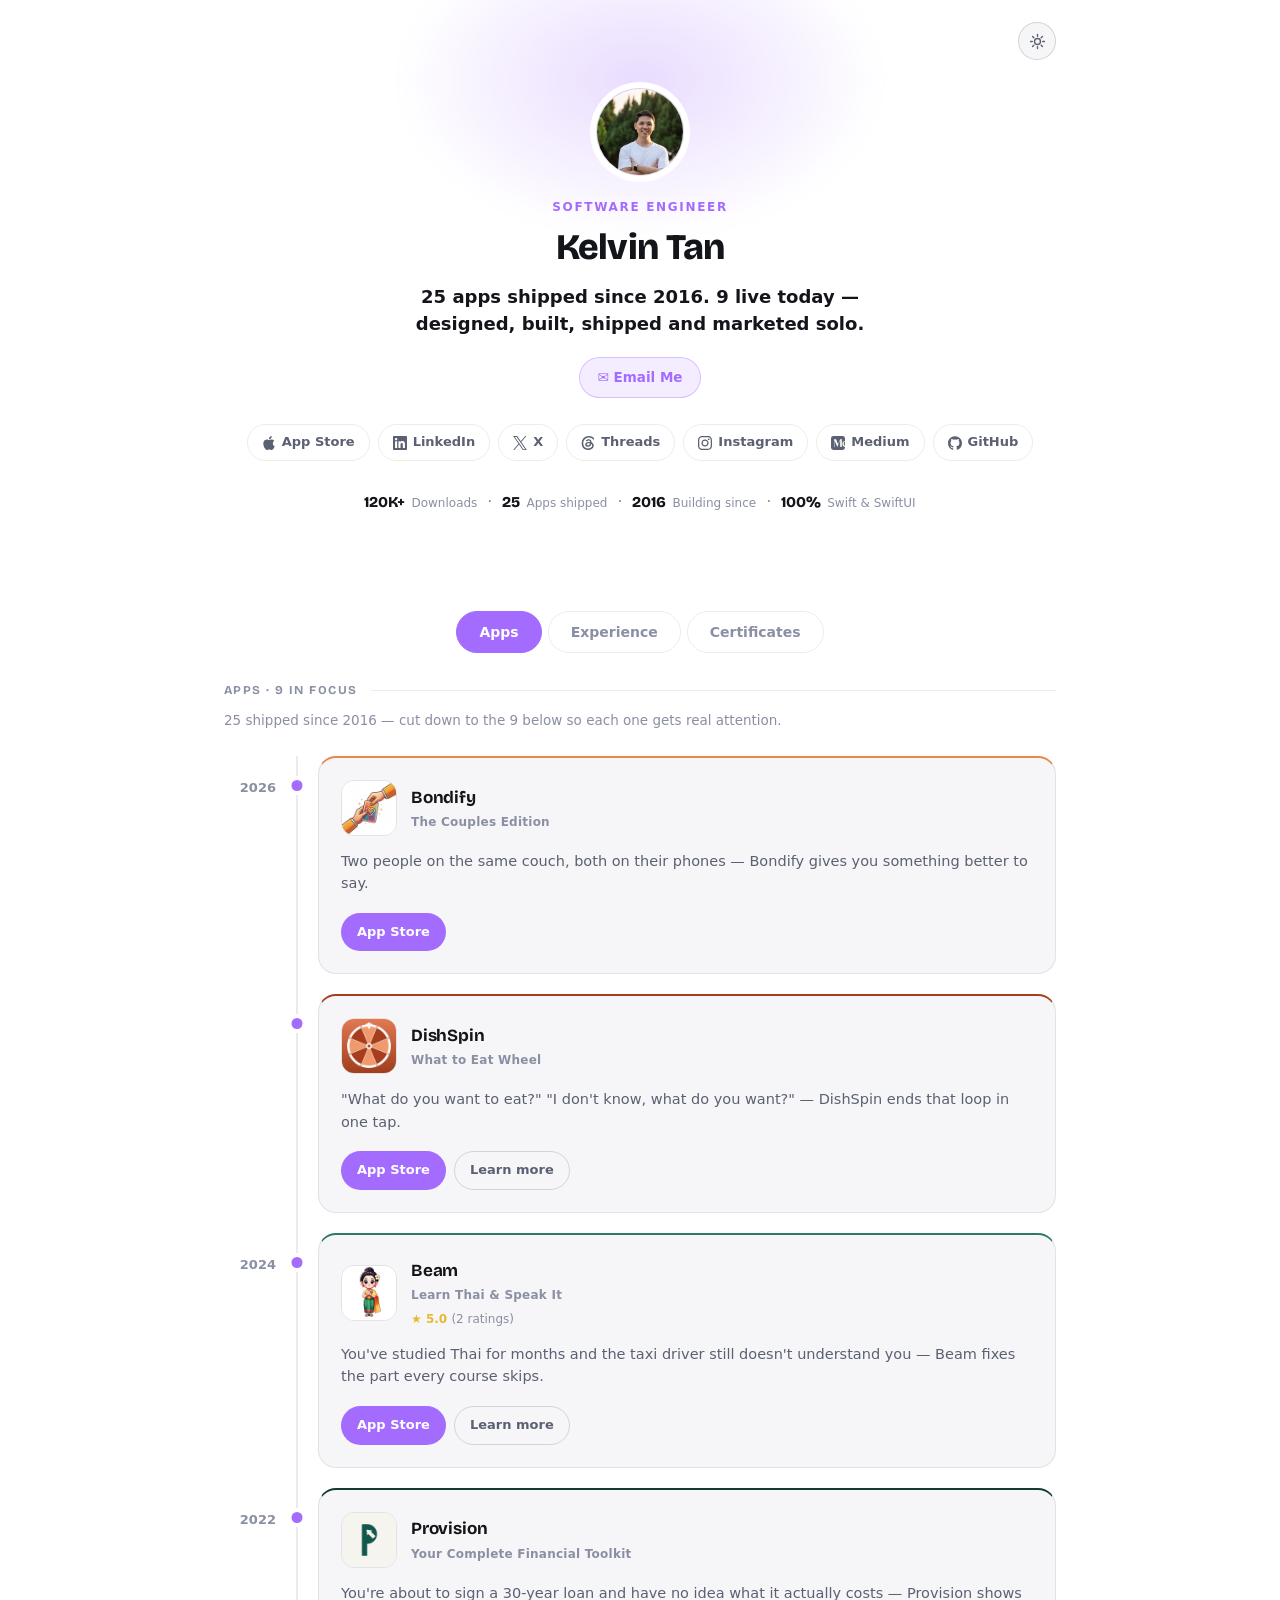
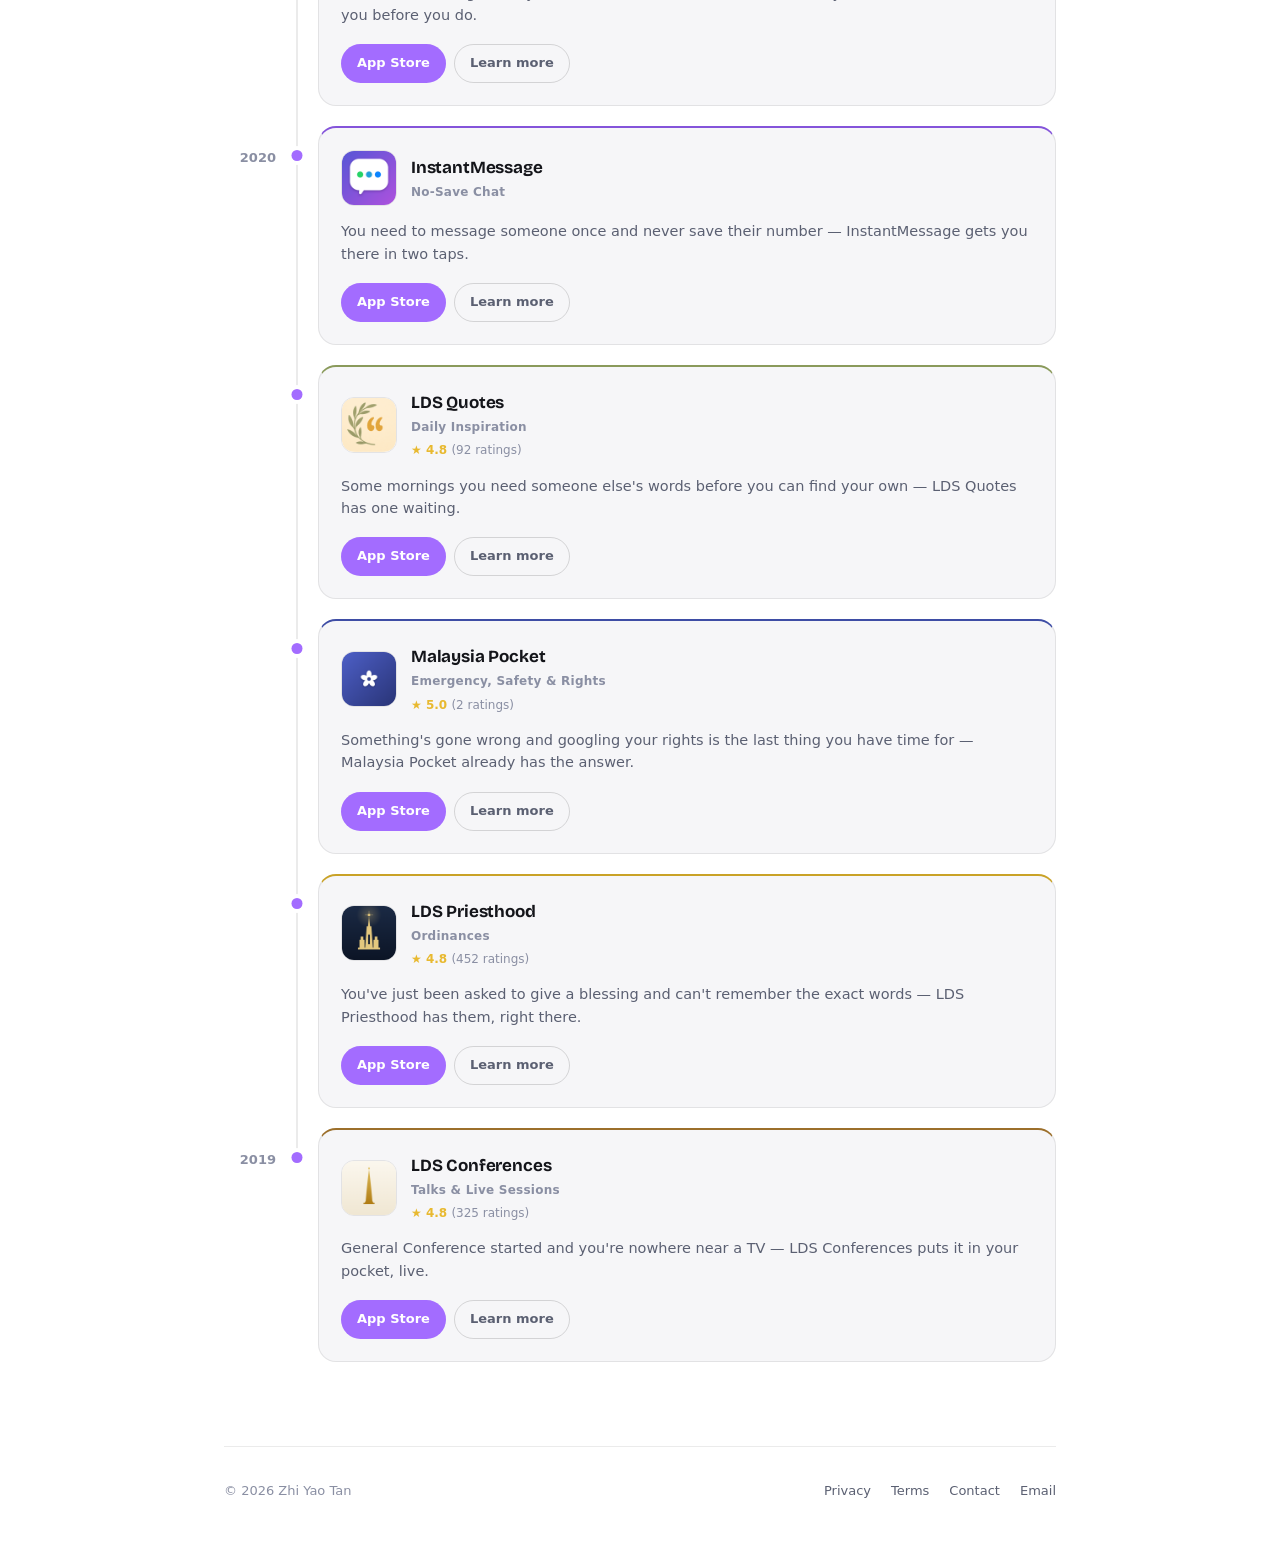
==== index.html @ 405f54f8 "Drop card screenshots, rename hero title, keep one hero line The screenshot crops looked fine at the" ====
<!DOCTYPE html>
<html lang="en">
<head>
<meta charset="UTF-8" />
<meta name="viewport" content="width=device-width, initial-scale=1, viewport-fit=cover" />
<title>Kelvin Tan — iOS Developer, 25 Apps Shipped, 120K+ Downloads</title>
<meta name="description" content="Independent iOS developer since 2016. 25 apps shipped, 9 in active focus, 120K+ downloads. Swift &amp; SwiftUI — see the apps, work experience and certifications." />
<meta name="author" content="Zhi Yao Tan" />
<link rel="icon" href="favicon.png" />
<link rel="canonical" href="https://zhiyao92.github.io/ios-apps/" />

<link rel="preconnect" href="https://fonts.googleapis.com" />
<link rel="preconnect" href="https://fonts.gstatic.com" crossorigin />
<link href="https://fonts.googleapis.com/css2?family=Bricolage+Grotesque:opsz,wght@12..96,600..800&display=swap" rel="stylesheet" />

<meta property="og:type" content="website" />
<meta property="og:title" content="Kelvin Tan — iOS Developer, 25 Apps Shipped, 120K+ Downloads" />
<meta property="og:description" content="Independent iOS developer since 2016. 25 apps shipped, 9 in active focus, 120K+ downloads. Swift &amp; SwiftUI — see the apps, work experience and certifications." />
<meta property="og:url" content="https://zhiyao92.github.io/ios-apps/" />
<meta property="og:image" content="https://zhiyao92.github.io/ios-apps/og-image.png" />
<meta property="og:image:width" content="1200" />
<meta property="og:image:height" content="630" />
<meta name="twitter:card" content="summary_large_image" />
<meta name="twitter:image" content="https://zhiyao92.github.io/ios-apps/og-image.png" />

<script type="application/ld+json">
{
  "@context": "https://schema.org",
  "@type": "Person",
  "name": "Kelvin Tan",
  "alternateName": "Zhi Yao Tan",
  "url": "https://zhiyao92.github.io/ios-apps/",
  "image": "https://zhiyao92.github.io/ios-apps/avatar.jpg",
  "jobTitle": "iOS Developer",
  "sameAs": [
    "https://apps.apple.com/us/developer/zhi-yao-tan/id1161829106",
    "https://www.linkedin.com/in/kelvin-tan-31119133/",
    "https://x.com/KelvinTanZY/",
    "https://www.threads.com/@kelvintan.zy",
    "https://www.instagram.com/kelvintan.zy",
    "https://medium.com/@kelvintanzy",
    "https://github.com/zhiyao92"
  ],
  "owns": [
    { "@type": "SoftwareApplication", "name": "Bondify: The Couples Edition", "applicationCategory": "LifestyleApplication", "operatingSystem": "iOS", "url": "https://apps.apple.com/us/app/bondify-the-couples-edition/id6761910667" },
    { "@type": "SoftwareApplication", "name": "DishSpin: What to Eat Wheel", "applicationCategory": "LifestyleApplication", "operatingSystem": "iOS", "url": "https://apps.apple.com/us/app/dishspin/id6760835509" },
    { "@type": "SoftwareApplication", "name": "Beam: Learn Thai & Speak It", "applicationCategory": "EducationApplication", "operatingSystem": "iOS", "url": "https://apps.apple.com/us/app/beam-learn-thai-speak-it/id6480093061" },
    { "@type": "SoftwareApplication", "name": "Provision", "applicationCategory": "FinanceApplication", "operatingSystem": "iOS", "url": "https://apps.apple.com/us/app/provision/id1538554089" },
    { "@type": "SoftwareApplication", "name": "InstantMessage: No-Save Chat", "applicationCategory": "UtilitiesApplication", "operatingSystem": "iOS", "url": "https://apps.apple.com/us/app/instantmessage-no-save-chat/id1540915370" },
    { "@type": "SoftwareApplication", "name": "LDS Quotes: Daily Inspiration", "applicationCategory": "LifestyleApplication", "operatingSystem": "iOS", "url": "https://apps.apple.com/us/app/lds-quotes-daily-inspiration/id1506121689" },
    { "@type": "SoftwareApplication", "name": "Malaysia Pocket", "applicationCategory": "UtilitiesApplication", "operatingSystem": "iOS", "url": "https://apps.apple.com/us/app/malaysia-pocket/id1504421248" },
    { "@type": "SoftwareApplication", "name": "LDS Priesthood: Ordinances", "applicationCategory": "ReferenceApplication", "operatingSystem": "iOS", "url": "https://apps.apple.com/us/app/lds-priesthood-ordinances/id1502509285" },
    { "@type": "SoftwareApplication", "name": "LDS Conferences", "applicationCategory": "ReferenceApplication", "operatingSystem": "iOS", "url": "https://apps.apple.com/us/app/lds-conferences/id1483787977" }
  ]
}
</script>

<style>
  :root {
    color-scheme: light dark;
    --bg: #ffffff;
    --surface: #f6f6f8;
    --text: #14151a;
    --text-secondary: #5b6072;
    --text-tertiary: #8a8fa3;
    --accent: #A36CFF;
    --border: rgba(0, 0, 0, 0.08);
    --border-strong: rgba(0, 0, 0, 0.14);
  }
  @media (prefers-color-scheme: dark) {
    :root:not([data-theme="light"]) {
      --bg: #0d0d12;
      --surface: #15161d;
      --text: #f3f4f8;
      --text-secondary: #9aa0b3;
      --text-tertiary: #6f7488;
      --border: rgba(255, 255, 255, 0.08);
      --border-strong: rgba(255, 255, 255, 0.16);
    }
  }
  :root[data-theme="dark"] {
    --bg: #0d0d12;
    --surface: #15161d;
    --text: #f3f4f8;
    --text-secondary: #9aa0b3;
    --text-tertiary: #6f7488;
    --border: rgba(255, 255, 255, 0.08);
    --border-strong: rgba(255, 255, 255, 0.16);
  }
  :root[data-theme="light"] { color-scheme: light; }
  :root[data-theme="dark"] { color-scheme: dark; }

  * { box-sizing: border-box; }
  html { -webkit-text-size-adjust: 100%; }
  body {
    margin: 0;
    background: var(--bg);
    color: var(--text);
    font-family: -apple-system, BlinkMacSystemFont, "SF Pro Text", "Segoe UI", system-ui, sans-serif;
    font-size: 16px;
    line-height: 1.6;
    -webkit-font-smoothing: antialiased;
  }
  a { color: inherit; text-decoration: none; }

  .hero h1, .label, .card h2, .role-head h3, .cert-card h3, .tab-btn, .stat-num {
    font-family: "Bricolage Grotesque", -apple-system, BlinkMacSystemFont, "SF Pro Text", system-ui, sans-serif;
  }

  @media (prefers-reduced-motion: reduce) {
    * { animation-duration: 0.001ms !important; transition-duration: 0.001ms !important; }
  }

  .wrap {
    position: relative;
    max-width: 880px;
    margin: 0 auto;
    padding: 0 24px;
  }

  /* ---------- theme toggle ---------- */
  .theme-toggle {
    position: absolute;
    top: 22px;
    right: 24px;
    display: flex;
    align-items: center;
    justify-content: center;
    width: 38px;
    height: 38px;
    padding: 0;
    border: 1px solid var(--border-strong);
    border-radius: 50%;
    background: var(--surface);
    color: var(--text-secondary);
    cursor: pointer;
    transition: color 0.15s ease, border-color 0.15s ease;
  }
  .theme-toggle:hover { color: var(--accent); border-color: var(--accent); }
  .theme-toggle svg { width: 17px; height: 17px; }
  .theme-toggle .icon-moon { display: none; }
  :root[data-theme="dark"] .theme-toggle .icon-moon { display: block; }
  :root[data-theme="dark"] .theme-toggle .icon-sun { display: none; }
  @media (prefers-color-scheme: dark) {
    :root:not([data-theme="light"]) .theme-toggle .icon-moon { display: block; }
    :root:not([data-theme="light"]) .theme-toggle .icon-sun { display: none; }
  }

  /* ---------- hero ---------- */
  .hero {
    position: relative;
    padding: 88px 0 56px;
    text-align: center;
  }
  .hero::before {
    content: "";
    position: absolute;
    top: -140px;
    left: 50%;
    transform: translateX(-50%);
    width: 680px;
    height: 440px;
    background: radial-gradient(closest-side, color-mix(in srgb, var(--accent) 24%, transparent), transparent 72%);
    filter: blur(6px);
    pointer-events: none;
    z-index: 0;
  }
  .hero > * { position: relative; z-index: 1; }
  .hero img {
    width: 88px;
    height: 88px;
    border-radius: 50%;
    object-fit: cover;
    object-position: center 22%;
    border: 1px solid var(--border);
    display: block;
    margin: 0 auto 22px;
    box-shadow: 0 0 0 6px var(--bg);
  }
  .eyebrow {
    margin: 0 0 10px;
    font-size: 12px;
    font-weight: 700;
    letter-spacing: 0.14em;
    text-transform: uppercase;
    color: var(--accent);
  }
  .hero h1 {
    margin: 0 0 14px;
    font-size: 36px;
    line-height: 1.15;
    font-weight: 800;
    letter-spacing: -0.02em;
  }
  .hero-claim {
    margin: 0 auto;
    max-width: 40ch;
    color: var(--text);
    font-size: 18px;
    font-weight: 600;
    line-height: 1.5;
  }
  .cta-badge {
    display: inline-flex;
    align-items: center;
    gap: 8px;
    margin-top: 20px;
    padding: 9px 18px;
    font-size: 13.5px;
    font-weight: 700;
    color: var(--accent);
    background: color-mix(in srgb, var(--accent) 12%, transparent);
    border: 1px solid color-mix(in srgb, var(--accent) 35%, transparent);
    border-radius: 999px;
    transition: transform .15s ease, background .15s ease;
  }
  .cta-badge:hover { transform: scale(1.03); background: color-mix(in srgb, var(--accent) 18%, transparent); }
  .social {
    margin-top: 26px;
    display: flex;
    justify-content: center;
    flex-wrap: wrap;
    gap: 8px;
  }
  .social a {
    display: inline-flex;
    align-items: center;
    gap: 6px;
    font-size: 13px;
    font-weight: 600;
    color: var(--text-secondary);
    padding: 7px 14px;
    border: 1px solid var(--border);
    border-radius: 999px;
    transition: border-color .15s ease, color .15s ease;
  }
  .social a svg { width: 14px; height: 14px; flex-shrink: 0; }
  .social a:hover {
    color: var(--text);
    border-color: var(--border-strong);
  }

  /* ---------- stats strip ---------- */
  .stats-strip {
    margin-top: 28px;
    display: flex;
    justify-content: center;
    align-items: baseline;
    flex-wrap: wrap;
    gap: 10px;
  }
  .stat-item { display: flex; align-items: baseline; gap: 6px; }
  .stat-num { font-size: 15px; font-weight: 800; color: var(--text); }
  .stat-lbl { font-size: 12px; color: var(--text-tertiary); }
  .stat-dot { color: var(--text-tertiary); }

  /* ---------- tabs ---------- */
  .tabs {
    display: flex;
    justify-content: center;
    gap: 6px;
    margin: 40px 0 28px;
  }
  .tab-btn {
    font: inherit;
    font-size: 14px;
    font-weight: 700;
    color: var(--text-tertiary);
    background: transparent;
    border: 1px solid var(--border);
    padding: 9px 22px;
    border-radius: 999px;
    cursor: pointer;
    transition: color .15s ease, border-color .15s ease, background .15s ease;
  }
  .tab-btn:hover { color: var(--text); border-color: var(--border-strong); }
  .tab-btn.active { color: #fff; background: var(--accent); border-color: var(--accent); }
  .tab-panel { display: none; }
  .tab-panel.active { display: block; }

  /* ---------- skills / resume ---------- */
  .skills-grid {
    display: grid;
    grid-template-columns: repeat(2, minmax(0, 1fr));
    gap: 16px;
    padding-bottom: 24px;
  }
  .skill-card {
    padding: 20px 22px;
    background: var(--surface);
    border: 1px solid var(--border);
    border-radius: 18px;
  }
  .skill-card h3 {
    margin: 0 0 8px;
    font-size: 15px;
    font-weight: 700;
    letter-spacing: -0.01em;
  }
  .skill-card p {
    margin: 0;
    font-size: 14px;
    line-height: 1.55;
    color: var(--text-secondary);
  }
  .resume-note {
    padding: 22px;
    background: var(--surface);
    border: 1px dashed var(--border-strong);
    border-radius: 18px;
    margin-bottom: 24px;
  }
  .resume-note p { margin: 0; font-size: 14.5px; color: var(--text-secondary); }
  .resume-note a { color: var(--accent); font-weight: 600; }

  /* ---------- experience ---------- */
  .role-list {
    display: flex;
    flex-direction: column;
    gap: 16px;
    margin-bottom: 40px;
  }
  .role-card {
    padding: 24px 26px;
    background: var(--surface);
    border: 1px solid var(--border);
    border-radius: 18px;
  }
  .role-head { display: flex; align-items: center; gap: 14px; margin-bottom: 14px; }
  .role-logo {
    width: 44px; height: 44px; border-radius: 12px;
    flex-shrink: 0;
    border: 1px solid var(--border);
  }
  .role-head h3 {
    margin: 0 0 4px;
    font-size: 16px;
    font-weight: 700;
    letter-spacing: -0.01em;
  }
  .role-meta { font-size: 13.5px; color: var(--text-secondary); font-weight: 600; }
  .role-dates { font-size: 12.5px; color: var(--text-tertiary); margin-top: 2px; }
  .role-bullets {
    margin: 0;
    padding-left: 18px;
    display: flex;
    flex-direction: column;
    gap: 6px;
  }
  .role-bullets li {
    font-size: 14px;
    line-height: 1.55;
    color: var(--text-secondary);
  }
  .role-bullets a { color: var(--accent); font-weight: 600; }
  .role-stack {
    display: flex;
    flex-wrap: wrap;
    gap: 6px;
    margin: 0 0 12px;
  }
  .role-stack span {
    padding: 3px 9px;
    font-size: 11.5px;
    font-weight: 600;
    color: var(--text-tertiary);
    background: var(--bg);
    border: 1px solid var(--border);
    border-radius: 999px;
  }
  .role-sub-label {
    margin: 14px 0 8px;
    font-size: 11.5px;
    font-weight: 700;
    letter-spacing: 0.06em;
    text-transform: uppercase;
    color: var(--text-tertiary);
  }

  /* ---------- certificates ---------- */
  .cert-head { display: flex; align-items: center; gap: 12px; margin-bottom: 4px; }
  .cert-logo {
    width: 40px; height: 40px; border-radius: 11px;
    flex-shrink: 0;
    border: 1px solid var(--border);
  }
  .cert-card h3 { font-size: 15px; }
  .cert-issuer { font-size: 13.5px; font-weight: 600; color: var(--text-secondary); margin-top: 2px; }
  .cert-meta { font-size: 12.5px; color: var(--text-tertiary); margin-top: 6px; }
  .cert-id { font-size: 11.5px; color: var(--text-tertiary); margin-top: 6px; font-family: ui-monospace, "SF Mono", Menlo, monospace; word-break: break-all; }

  /* ---------- section label ---------- */
  .label {
    display: flex;
    align-items: center;
    gap: 14px;
    margin: 0 0 24px;
    font-size: 12px;
    font-weight: 700;
    letter-spacing: 0.12em;
    text-transform: uppercase;
    color: var(--text-tertiary);
  }
  .label::after {
    content: "";
    flex: 1;
    height: 1px;
    background: var(--border);
  }
  .section-note {
    margin: -14px 0 24px;
    font-size: 13.5px;
    color: var(--text-tertiary);
  }

  /* ---------- app grid ---------- */
  /* ---------- apps timeline ---------- */
  .timeline {
    padding-bottom: 24px;
  }
  .timeline-row {
    display: flex;
    align-items: stretch;
    gap: 20px;
  }
  .timeline-row:last-child { align-items: flex-start; }
  .timeline-year {
    flex: 0 0 52px;
    padding-top: 22px;
    font-size: 13px;
    font-weight: 800;
    color: var(--text-tertiary);
    text-align: right;
  }
  .timeline-marker {
    flex: 0 0 2px;
    position: relative;
    background: var(--border);
  }
  .timeline-row:last-child .timeline-marker {
    height: 36px;
    align-self: flex-start;
  }
  .timeline-dot {
    position: absolute;
    top: 24px;
    left: 50%;
    transform: translate(-50%, 0);
    width: 11px;
    height: 11px;
    border-radius: 50%;
    background: var(--accent);
    box-shadow: 0 0 0 4px var(--bg);
  }
  .timeline-content {
    flex: 1;
    min-width: 0;
    padding-bottom: 20px;
  }
  .card {
    display: flex;
    flex-direction: column;
    padding: 22px;
    background: var(--surface);
    border: 1px solid var(--border);
    border-top: 2px solid var(--app-accent, var(--border));
    border-radius: 18px;
    transition: border-color .15s ease, transform .15s ease, box-shadow .15s ease;
  }
  .card:hover {
    border-color: var(--border-strong);
    border-top-color: var(--app-accent, var(--border-strong));
    transform: translateY(-2px);
    box-shadow: 0 12px 28px -18px var(--app-accent, transparent);
  }
  .card-head {
    display: flex;
    align-items: center;
    gap: 14px;
    margin-bottom: 14px;
  }
  .card-head img {
    width: 56px;
    height: 56px;
    border-radius: 13px;
    flex-shrink: 0;
    border: 1px solid var(--border);
  }
  .card h2 {
    margin: 0 0 2px;
    font-size: 17px;
    font-weight: 700;
    letter-spacing: -0.01em;
  }
  .tag {
    font-size: 12px;
    font-weight: 600;
    color: var(--text-tertiary);
    letter-spacing: 0.02em;
  }
  .rating {
    margin-top: 4px;
    font-size: 12px;
    font-weight: 600;
    color: #E8B930;
  }
  .rating span { color: var(--text-tertiary); font-weight: 500; }
  .card p {
    margin: 0 0 18px;
    font-size: 14.5px;
    line-height: 1.55;
    color: var(--text-secondary);
    flex: 1;
  }
  .actions {
    display: flex;
    align-items: center;
    gap: 8px;
    flex-wrap: wrap;
  }
  .btn {
    font-size: 13px;
    font-weight: 650;
    padding: 8px 15px;
    border-radius: 999px;
    border: 1px solid transparent;
    transition: opacity .15s ease, border-color .15s ease;
  }
  .btn-primary {
    background: var(--accent);
    color: #fff;
  }
  .btn-primary:hover { opacity: .88; }
  .btn-ghost {
    border-color: var(--border-strong);
    color: var(--text-secondary);
  }
  .btn-ghost:hover { color: var(--text); }

  /* ---------- footer ---------- */
  footer {
    margin-top: 40px;
    padding: 34px 0 56px;
    border-top: 1px solid var(--border);
    display: flex;
    justify-content: space-between;
    align-items: center;
    gap: 16px;
    flex-wrap: wrap;
    font-size: 13px;
    color: var(--text-tertiary);
  }
  .footer-links {
    display: flex;
    gap: 20px;
    flex-wrap: wrap;
  }
  .footer-links a { color: var(--text-secondary); }
  .footer-links a:hover { color: var(--text); }

  @media (max-width: 680px) {
    .wrap { padding: 0 18px; }
    .hero { padding: 48px 0 36px; }
    .hero img { width: 76px; height: 76px; }
    .hero h1 { font-size: 26px; }
    .hero p { font-size: 15.5px; }
    .social { gap: 6px; }
    .social a { font-size: 12.5px; padding: 6px 12px; }
    .stats-strip { gap: 8px; margin-top: 22px; }
    .stat-num { font-size: 14px; }
    .stat-lbl { font-size: 11px; }
    .tabs { margin: 28px 0 22px; gap: 8px; flex-wrap: wrap; }
    .tab-btn { font-size: 13px; padding: 8px 16px; }
    .timeline-row { gap: 10px; }
    .timeline-year { flex-basis: 38px; font-size: 11.5px; padding-top: 20px; }
    .skills-grid { grid-template-columns: 1fr; gap: 12px; }
    .card, .skill-card, .role-card { padding: 18px 20px; }
    .card-head img { width: 48px; height: 48px; }
    .role-logo, .cert-logo { width: 36px; height: 36px; }
    footer { justify-content: center; text-align: center; }
  }

  @media (max-width: 380px) {
    .tab-btn { font-size: 12px; padding: 7px 12px; }
    .stats-strip { flex-direction: column; gap: 4px; }
    .stat-dot { display: none; }
  }
</style>
<script>
  // Applied before first paint so a stored choice never flashes the other theme.
  (function () {
    try {
      var saved = localStorage.getItem('theme');
      if (saved === 'light' || saved === 'dark') {
        document.documentElement.setAttribute('data-theme', saved);
      }
    } catch (e) {}
  })();
</script>
</head>
<body>

<div class="wrap">

  <button class="theme-toggle" type="button" aria-label="Switch between light and dark mode">
    <svg class="icon-sun" viewBox="0 0 24 24" fill="none" stroke="currentColor" stroke-width="2" stroke-linecap="round" aria-hidden="true"><circle cx="12" cy="12" r="4.2"/><path d="M12 2.2v2.4M12 19.4v2.4M2.2 12h2.4M19.4 12h2.4M5.1 5.1l1.7 1.7M17.2 17.2l1.7 1.7M18.9 5.1l-1.7 1.7M6.8 17.2l-1.7 1.7"/></svg>
    <svg class="icon-moon" viewBox="0 0 24 24" fill="currentColor" aria-hidden="true"><path d="M21 13.2A9 9 0 1 1 10.8 3a7.2 7.2 0 0 0 10.2 10.2z"/></svg>
  </button>

  <section class="hero">
    <img src="avatar.jpg" alt="Kelvin Tan" />
    <p class="eyebrow">Software Engineer</p>
    <h1>Kelvin Tan</h1>
    <p class="hero-claim">
      25 apps shipped since 2016. 9 live today — designed, built, shipped and marketed solo.
    </p>
    <a class="cta-badge" href="mailto:kelvin.vins@gmail.com">
      &#9993; Email Me
    </a>
    <nav class="social">
      <a href="https://apps.apple.com/us/developer/zhi-yao-tan/id1161829106" target="_blank" rel="noopener">
        <svg viewBox="0 0 24 24" fill="currentColor" aria-hidden="true"><path d="M12.152 6.896c-.948 0-2.415-1.078-3.96-1.04-2.04.027-3.91 1.183-4.961 3.014-2.117 3.675-.546 9.103 1.519 12.09 1.013 1.454 2.208 3.09 3.792 3.039 1.52-.065 2.09-.987 3.935-.987 1.831 0 2.35.987 3.96.948 1.637-.026 2.676-1.48 3.676-2.948 1.156-1.688 1.636-3.325 1.662-3.415-.039-.013-3.182-1.221-3.22-4.857-.026-3.04 2.48-4.494 2.597-4.559-1.429-2.09-3.623-2.324-4.39-2.376-2-.156-3.675 1.09-4.61 1.09zM15.53 3.83c.843-1.012 1.4-2.427 1.245-3.83-1.207.052-2.662.805-3.532 1.818-.78.896-1.454 2.338-1.273 3.714 1.338.104 2.715-.688 3.559-1.701"/></svg>
        App Store
      </a>
      <a href="https://www.linkedin.com/in/kelvin-tan-31119133/" target="_blank" rel="noopener">
        <svg viewBox="0 0 24 24" fill="currentColor" aria-hidden="true"><path d="M20.447 20.452h-3.554v-5.569c0-1.328-.027-3.037-1.852-3.037-1.853 0-2.136 1.445-2.136 2.939v5.667H9.351V9h3.414v1.561h.046c.477-.9 1.637-1.85 3.37-1.85 3.601 0 4.267 2.37 4.267 5.455v6.286zM5.337 7.433c-1.144 0-2.063-.926-2.063-2.065 0-1.138.92-2.063 2.063-2.063 1.14 0 2.064.925 2.064 2.063 0 1.139-.925 2.065-2.064 2.065zm1.782 13.019H3.555V9h3.564v11.452zM22.225 0H1.771C.792 0 0 .774 0 1.729v20.542C0 23.227.792 24 1.771 24h20.451C23.2 24 24 23.227 24 22.271V1.729C24 .774 23.2 0 22.222 0h.003z"/></svg>
        LinkedIn
      </a>
      <a href="https://x.com/KelvinTanZY/" target="_blank" rel="noopener">
        <svg viewBox="0 0 24 24" fill="currentColor" aria-hidden="true"><path d="M14.234 10.162 22.977 0h-2.072l-7.591 8.824L7.251 0H.258l9.168 13.343L.258 24H2.33l8.016-9.318L16.749 24h6.993zm-2.837 3.299-.929-1.329L3.076 1.56h3.182l5.965 8.532.929 1.329 7.754 11.09h-3.182z"/></svg>
        X
      </a>
      <a href="https://www.threads.com/@kelvintan.zy" target="_blank" rel="noopener">
        <svg viewBox="0 0 24 24" fill="currentColor" aria-hidden="true"><path d="M18.263 11.097c-.03-3.486-1.92-5.586-5.111-5.586-2.13 0-3.922.963-4.863 2.499l2.062 1.438c.535-.843 1.272-1.543 2.628-1.543 1.528 0 2.318.85 2.544 2.431a15 15 0 0 0-2.236-.173c-4.125 0-6.068 1.867-6.068 4.336s1.943 3.99 4.804 3.99c3.139 0 5.013-2.115 5.781-4.735.798.361 1.348 1.204 1.348 2.47 0 3.387-3.907 5.232-7.22 5.232-4.885 0-8.077-3.207-8.077-8.424 0-6.392 4.223-10.487 9.9-10.487 3.808 0 5.69 1.671 6.97 3.914l2.108-1.475C21.44 2.078 18.331 0 13.663 0 6.227 0 1.168 5.277 1.168 12.934c0 7 4.953 11.066 10.856 11.066 4.878 0 9.809-2.846 9.809-7.716 0-2.545-1.46-4.231-3.569-5.187m-6.33 4.855c-1.077 0-2.026-.512-2.026-1.453 0-1.483 1.822-1.934 3.606-1.934.678 0 1.34.045 1.927.173-.422 1.927-1.671 3.215-3.508 3.214Z"/></svg>
        Threads
      </a>
      <a href="https://www.instagram.com/kelvintan.zy" target="_blank" rel="noopener">
        <svg viewBox="0 0 24 24" fill="currentColor" aria-hidden="true"><path d="M7.0301.084c-1.2768.0602-2.1487.264-2.911.5634-.7888.3075-1.4575.72-2.1228 1.3877-.6652.6677-1.075 1.3368-1.3802 2.127-.2954.7638-.4956 1.6365-.552 2.914-.0564 1.2775-.0689 1.6882-.0626 4.947.0062 3.2586.0206 3.6671.0825 4.9473.061 1.2765.264 2.1482.5635 2.9107.308.7889.72 1.4573 1.388 2.1228.6679.6655 1.3365 1.0743 2.1285 1.38.7632.295 1.6361.4961 2.9134.552 1.2773.056 1.6884.069 4.9462.0627 3.2578-.0062 3.668-.0207 4.9478-.0814 1.28-.0607 2.147-.2652 2.9098-.5633.7889-.3086 1.4578-.72 2.1228-1.3881.665-.6682 1.0745-1.3378 1.3795-2.1284.2957-.7632.4966-1.636.552-2.9124.056-1.2809.0692-1.6898.063-4.948-.0063-3.2583-.021-3.6668-.0817-4.9465-.0607-1.2797-.264-2.1487-.5633-2.9117-.3084-.7889-.72-1.4568-1.3876-2.1228C21.2982 1.33 20.628.9208 19.8378.6165 19.074.321 18.2017.1197 16.9244.0645 15.6471.0093 15.236-.005 11.977.0014 8.718.0076 8.31.0215 7.0301.0839m.1402 21.6932c-1.17-.0509-1.8053-.2453-2.2287-.408-.5606-.216-.96-.4771-1.3819-.895-.422-.4178-.6811-.8186-.9-1.378-.1644-.4234-.3624-1.058-.4171-2.228-.0595-1.2645-.072-1.6442-.079-4.848-.007-3.2037.0053-3.583.0607-4.848.05-1.169.2456-1.805.408-2.2282.216-.5613.4762-.96.895-1.3816.4188-.4217.8184-.6814 1.3783-.9003.423-.1651 1.0575-.3614 2.227-.4171 1.2655-.06 1.6447-.072 4.848-.079 3.2033-.007 3.5835.005 4.8495.0608 1.169.0508 1.8053.2445 2.228.408.5608.216.96.4754 1.3816.895.4217.4194.6816.8176.9005 1.3787.1653.4217.3617 1.056.4169 2.2263.0602 1.2655.0739 1.645.0796 4.848.0058 3.203-.0055 3.5834-.061 4.848-.051 1.17-.245 1.8055-.408 2.2294-.216.5604-.4763.96-.8954 1.3814-.419.4215-.8181.6811-1.3783.9-.4224.1649-1.0577.3617-2.2262.4174-1.2656.0595-1.6448.072-4.8493.079-3.2045.007-3.5825-.006-4.848-.0608M16.953 5.5864A1.44 1.44 0 1 0 18.39 4.144a1.44 1.44 0 0 0-1.437 1.4424M5.8385 12.012c.0067 3.4032 2.7706 6.1557 6.173 6.1493 3.4026-.0065 6.157-2.7701 6.1506-6.1733-.0065-3.4032-2.771-6.1565-6.174-6.1498-3.403.0067-6.156 2.771-6.1496 6.1738M8 12.0077a4 4 0 1 1 4.008 3.9921A3.9996 3.9996 0 0 1 8 12.0077"/></svg>
        Instagram
      </a>
      <a href="https://medium.com/@kelvintanzy" target="_blank" rel="noopener">
        <svg viewBox="0 0 24 24" fill="currentColor" aria-hidden="true"><path d="M4.21 0A4.201 4.201 0 0 0 0 4.21v15.58A4.201 4.201 0 0 0 4.21 24h15.58A4.201 4.201 0 0 0 24 19.79v-1.093c-.137.013-.278.02-.422.02-2.577 0-4.027-2.146-4.09-4.832a7.592 7.592 0 0 1 .022-.708c.093-1.186.475-2.241 1.105-3.022a3.885 3.885 0 0 1 1.395-1.1c.468-.237 1.127-.367 1.664-.367h.023c.101 0 .202.004.303.01V4.211A4.201 4.201 0 0 0 19.79 0Zm.198 5.583h4.165l3.588 8.435 3.59-8.435h3.864v.146l-.019.004c-.705.16-1.063.397-1.063 1.254h-.003l.003 10.274c.06.676.424.885 1.063 1.03l.02.004v.145h-4.923v-.145l.019-.005c.639-.144.994-.353 1.054-1.03V7.267l-4.745 11.15h-.261L6.15 7.569v9.445c0 .857.358 1.094 1.063 1.253l.02.004v.147H4.405v-.147l.019-.004c.705-.16 1.065-.397 1.065-1.253V6.987c0-.857-.358-1.094-1.064-1.254l-.018-.004zm19.25 3.668c-1.086.023-1.733 1.323-1.813 3.124H24V9.298a1.378 1.378 0 0 0-.342-.047Zm-1.862 3.632c-.1 1.756.86 3.239 2.204 3.634v-3.634z"/></svg>
        Medium
      </a>
      <a href="https://github.com/zhiyao92" target="_blank" rel="noopener">
        <svg viewBox="0 0 24 24" fill="currentColor" aria-hidden="true"><path d="M12 .297c-6.63 0-12 5.373-12 12 0 5.303 3.438 9.8 8.205 11.385.6.113.82-.258.82-.577 0-.285-.01-1.04-.015-2.04-3.338.724-4.042-1.61-4.042-1.61C4.422 18.07 3.633 17.7 3.633 17.7c-1.087-.744.084-.729.084-.729 1.205.084 1.838 1.236 1.838 1.236 1.07 1.835 2.809 1.305 3.495.998.108-.776.417-1.305.76-1.605-2.665-.3-5.466-1.332-5.466-5.93 0-1.31.465-2.38 1.235-3.22-.135-.303-.54-1.523.105-3.176 0 0 1.005-.322 3.3 1.23.96-.267 1.98-.399 3-.405 1.02.006 2.04.138 3 .405 2.28-1.552 3.285-1.23 3.285-1.23.645 1.653.24 2.873.12 3.176.765.84 1.23 1.91 1.23 3.22 0 4.61-2.805 5.625-5.475 5.92.42.36.81 1.096.81 2.22 0 1.606-.015 2.896-.015 3.286 0 .315.21.69.825.57C20.565 22.092 24 17.592 24 12.297c0-6.627-5.373-12-12-12"/></svg>
        GitHub
      </a>
    </nav>

    <div class="stats-strip">
      <div class="stat-item"><span class="stat-num">120K+</span><span class="stat-lbl">Downloads</span></div>
      <div class="stat-dot">&middot;</div>
      <div class="stat-item"><span class="stat-num">25</span><span class="stat-lbl">Apps shipped</span></div>
      <div class="stat-dot">&middot;</div>
      <div class="stat-item"><span class="stat-num">2016</span><span class="stat-lbl">Building since</span></div>
      <div class="stat-dot">&middot;</div>
      <div class="stat-item"><span class="stat-num">100%</span><span class="stat-lbl">Swift &amp; SwiftUI</span></div>
    </div>
  </section>

  <div class="tabs" role="tablist">
    <button class="tab-btn active" data-tab="apps" role="tab" aria-selected="true">Apps</button>
    <button class="tab-btn" data-tab="experience" role="tab" aria-selected="false">Experience</button>
    <button class="tab-btn" data-tab="certificates" role="tab" aria-selected="false">Certificates</button>
  </div>

  <div id="tab-apps" class="tab-panel active">

  <p class="label">Apps &middot; 9 in focus</p>
  <p class="section-note">25 shipped since 2016 — cut down to the 9 below so each one gets real attention.</p>

  <main class="timeline">

    <div class="timeline-row">
      <div class="timeline-year">2026</div>
      <div class="timeline-marker"><span class="timeline-dot"></span></div>
      <div class="timeline-content">
    <article class="card" id="bondify" style="--app-accent: #E8874A">
      <div class="card-head">
        <img src="icons/bondify.png" alt="" />
        <div>
          <h2>Bondify</h2>
          <div class="tag">The Couples Edition</div>
        </div>
      </div>
      <p>
        Two people on the same couch, both on their phones — Bondify gives you something better to say.
      </p>
      <div class="actions">
        <a class="btn btn-primary" href="https://apps.apple.com/us/app/bondify-the-couples-edition/id6761910667" target="_blank" rel="noopener">App Store</a>
      </div>
    </article>
      </div>
    </div>

    <div class="timeline-row">
      <div class="timeline-year"></div>
      <div class="timeline-marker"><span class="timeline-dot"></span></div>
      <div class="timeline-content">
    <article class="card" id="dishspin" style="--app-accent: #A83C1E">
      <div class="card-head">
        <img src="icons/dishspin.png" alt="" />
        <div>
          <h2>DishSpin</h2>
          <div class="tag">What to Eat Wheel</div>
        </div>
      </div>
      <p>
        "What do you want to eat?" "I don't know, what do you want?" — DishSpin ends that loop in one tap.
      </p>
      <div class="actions">
        <a class="btn btn-primary" href="https://apps.apple.com/us/app/dishspin/id6760835509" target="_blank" rel="noopener">App Store</a>
        <a class="btn btn-ghost" href="https://zhiyao92.github.io/dishspin-landing/" target="_blank" rel="noopener">Learn more</a>
      </div>
    </article>
      </div>
    </div>

    <div class="timeline-row">
      <div class="timeline-year">2024</div>
      <div class="timeline-marker"><span class="timeline-dot"></span></div>
      <div class="timeline-content">
    <article class="card" id="beam" style="--app-accent: #2F7A63">
      <div class="card-head">
        <img src="icons/beam.png" alt="" />
        <div>
          <h2>Beam</h2>
          <div class="tag">Learn Thai &amp; Speak It</div>
          <div class="rating">&#9733; 5.0 <span>(2 ratings)</span></div>
        </div>
      </div>
      <p>
        You've studied Thai for months and the taxi driver still doesn't understand you — Beam fixes the part every course skips.
      </p>
      <div class="actions">
        <a class="btn btn-primary" href="https://apps.apple.com/us/app/beam-learn-thai-speak-it/id6480093061" target="_blank" rel="noopener">App Store</a>
        <a class="btn btn-ghost" href="https://zhiyao92.github.io/beam-landing/" target="_blank" rel="noopener">Learn more</a>
      </div>
    </article>
      </div>
    </div>

    <div class="timeline-row">
      <div class="timeline-year">2022</div>
      <div class="timeline-marker"><span class="timeline-dot"></span></div>
      <div class="timeline-content">
    <article class="card" id="provision" style="--app-accent: #0F3D30">
      <div class="card-head">
        <img src="icons/provision.png" alt="" />
        <div>
          <h2>Provision</h2>
          <div class="tag">Your Complete Financial Toolkit</div>
        </div>
      </div>
      <p>
        You're about to sign a 30-year loan and have no idea what it actually costs — Provision shows you before you do.
      </p>
      <div class="actions">
        <a class="btn btn-primary" href="https://apps.apple.com/us/app/provision/id1538554089" target="_blank" rel="noopener">App Store</a>
        <a class="btn btn-ghost" href="https://zhiyao92.github.io/provision-landing/" target="_blank" rel="noopener">Learn more</a>
      </div>
    </article>
      </div>
    </div>

    <div class="timeline-row">
      <div class="timeline-year">2020</div>
      <div class="timeline-marker"><span class="timeline-dot"></span></div>
      <div class="timeline-content">
    <article class="card" id="instantmessage" style="--app-accent: #8454DA">
      <div class="card-head">
        <img src="icons/instantmessage.png" alt="" />
        <div>
          <h2>InstantMessage</h2>
          <div class="tag">No-Save Chat</div>
        </div>
      </div>
      <p>
        You need to message someone once and never save their number — InstantMessage gets you there in two taps.
      </p>
      <div class="actions">
        <a class="btn btn-primary" href="https://apps.apple.com/us/app/instantmessage-no-save-chat/id1540915370" target="_blank" rel="noopener">App Store</a>
        <a class="btn btn-ghost" href="https://zhiyao92.github.io/quickapp-landing/" target="_blank" rel="noopener">Learn more</a>
      </div>
    </article>
      </div>
    </div>

    <div class="timeline-row">
      <div class="timeline-year"></div>
      <div class="timeline-marker"><span class="timeline-dot"></span></div>
      <div class="timeline-content">
    <article class="card" id="lds-quotes" style="--app-accent: #8A9A5B">
      <div class="card-head">
        <img src="icons/lds-quotes.png" alt="" />
        <div>
          <h2>LDS Quotes</h2>
          <div class="tag">Daily Inspiration</div>
          <div class="rating">&#9733; 4.8 <span>(92 ratings)</span></div>
        </div>
      </div>
      <p>
        Some mornings you need someone else's words before you can find your own — LDS Quotes has one waiting.
      </p>
      <div class="actions">
        <a class="btn btn-primary" href="https://apps.apple.com/us/app/lds-quotes-daily-inspiration/id1506121689" target="_blank" rel="noopener">App Store</a>
        <a class="btn btn-ghost" href="https://zhiyao92.github.io/lds-quotes-landing/" target="_blank" rel="noopener">Learn more</a>
      </div>
    </article>
      </div>
    </div>

    <div class="timeline-row">
      <div class="timeline-year"></div>
      <div class="timeline-marker"><span class="timeline-dot"></span></div>
      <div class="timeline-content">
    <article class="card" id="malaysia-pocket" style="--app-accent: #3E4DA5">
      <div class="card-head">
        <img src="icons/malaysia-pocket.png" alt="" />
        <div>
          <h2>Malaysia Pocket</h2>
          <div class="tag">Emergency, Safety &amp; Rights</div>
          <div class="rating">&#9733; 5.0 <span>(2 ratings)</span></div>
        </div>
      </div>
      <p>
        Something's gone wrong and googling your rights is the last thing you have time for — Malaysia Pocket already has the answer.
      </p>
      <div class="actions">
        <a class="btn btn-primary" href="https://apps.apple.com/us/app/malaysia-pocket/id1504421248" target="_blank" rel="noopener">App Store</a>
        <a class="btn btn-ghost" href="https://zhiyao92.github.io/malaysia-pocket-landing/" target="_blank" rel="noopener">Learn more</a>
      </div>
    </article>
      </div>
    </div>

    <div class="timeline-row">
      <div class="timeline-year"></div>
      <div class="timeline-marker"><span class="timeline-dot"></span></div>
      <div class="timeline-content">
    <article class="card" id="lds-priesthood" style="--app-accent: #C9A227">
      <div class="card-head">
        <img src="icons/lds-priesthood.png" alt="" />
        <div>
          <h2>LDS Priesthood</h2>
          <div class="tag">Ordinances</div>
          <div class="rating">&#9733; 4.8 <span>(452 ratings)</span></div>
        </div>
      </div>
      <p>
        You've just been asked to give a blessing and can't remember the exact words — LDS Priesthood has them, right there.
      </p>
      <div class="actions">
        <a class="btn btn-primary" href="https://apps.apple.com/us/app/lds-priesthood-ordinances/id1502509285" target="_blank" rel="noopener">App Store</a>
        <a class="btn btn-ghost" href="https://zhiyao92.github.io/lds-priesthood-landing/" target="_blank" rel="noopener">Learn more</a>
      </div>
    </article>
      </div>
    </div>

    <div class="timeline-row">
      <div class="timeline-year">2019</div>
      <div class="timeline-marker"><span class="timeline-dot"></span></div>
      <div class="timeline-content">
    <article class="card" id="lds-conferences" style="--app-accent: #9C6F2B">
      <div class="card-head">
        <img src="icons/lds-conferences.png" alt="" />
        <div>
          <h2>LDS Conferences</h2>
          <div class="tag">Talks &amp; Live Sessions</div>
          <div class="rating">&#9733; 4.8 <span>(325 ratings)</span></div>
        </div>
      </div>
      <p>
        General Conference started and you're nowhere near a TV — LDS Conferences puts it in your pocket, live.
      </p>
      <div class="actions">
        <a class="btn btn-primary" href="https://apps.apple.com/us/app/lds-conferences/id1483787977" target="_blank" rel="noopener">App Store</a>
        <a class="btn btn-ghost" href="https://zhiyao92.github.io/lds-conferences-landing/" target="_blank" rel="noopener">Learn more</a>
      </div>
    </article>
      </div>
    </div>

  </main>

  </div>

  <div id="tab-experience" class="tab-panel">

    <p class="label">Experience &middot; since 2016</p>

    <main class="timeline">

    <div class="timeline-row">
      <div class="timeline-year">2022</div>
      <div class="timeline-marker"><span class="timeline-dot"></span></div>
      <div class="timeline-content">
        <article class="role-card">
          <div class="role-head">
            <img class="role-logo" src="icons/logos/move.png" alt="" />
            <div>
              <h3>Software Engineer</h3>
              <div class="role-meta">MOVE &middot; Full-time</div>
              <div class="role-dates">Oct 2022 &ndash; Present &middot; 3 yrs 11 mos</div>
            </div>
          </div>
          <div class="role-stack">
            <span>Swift</span>
            <span>SwiftUI</span>
            <span>Combine</span>
            <span>Kotlin Multiplatform</span>
            <span>MVVM-C</span>
          </div>
          <ul class="role-bullets">
            <li>Ship roadmap features with product and design across a shared Kotlin Multiplatform codebase.</li>
          </ul>
        </article>
      </div>
    </div>

    <div class="timeline-row">
      <div class="timeline-year"></div>
      <div class="timeline-marker"><span class="timeline-dot"></span></div>
      <div class="timeline-content">
        <article class="role-card">
          <div class="role-head">
            <img class="role-logo" src="icons/logos/quickget.png" alt="" />
            <div>
              <h3>Software Engineer, iOS</h3>
              <div class="role-meta">Quickget &middot; Full-time</div>
              <div class="role-dates">Feb 2022 &ndash; Oct 2022 &middot; 9 mos</div>
            </div>
          </div>
          <div class="role-stack">
            <span>RxSwift</span>
            <span>Combine</span>
            <span>GraphQL</span>
            <span>SwiftUI</span>
            <span>Xcode Cloud</span>
          </div>
          <p class="role-sub-label">Key achievements</p>
          <ul class="role-bullets">
            <li>Migrated the codebase from RxSwift to Combine.</li>
            <li>Moved the architecture from VIPER to MVVM.</li>
            <li>Ran the release train every sprint.</li>
          </ul>
        </article>
      </div>
    </div>

    <div class="timeline-row">
      <div class="timeline-year">2020</div>
      <div class="timeline-marker"><span class="timeline-dot"></span></div>
      <div class="timeline-content">
        <article class="role-card">
          <div class="role-head">
            <img class="role-logo" src="icons/logos/astro.png" alt="" />
            <div>
              <h3>Software Engineer, iOS</h3>
              <div class="role-meta">Astro</div>
              <div class="role-dates">Mar 2020 &ndash; Feb 2022 &middot; 2 yrs</div>
            </div>
          </div>
          <div class="role-stack">
            <span>RxSwift</span>
            <span>MVVM-C</span>
          </div>
          <p class="role-sub-label">Key achievements</p>
          <ul class="role-bullets">
            <li>Took My NJOI to 4+ stars across 1,000+ reviews &mdash; the highest-rated app in the portfolio.</li>
            <li>Held 95%+ unit test coverage on My NJOI.</li>
            <li>Cut Bitrise build time 31 min &rarr; 11 min with a local Swift package &mdash; <a href="https://daddycoding.com/2022/11/10/63-improvement-on-bitrise-build-time-for-ios" target="_blank" rel="noopener">write-up</a>.</li>
          </ul>
        </article>
      </div>
    </div>

    <div class="timeline-row">
      <div class="timeline-year">2018</div>
      <div class="timeline-marker"><span class="timeline-dot"></span></div>
      <div class="timeline-content">
        <article class="role-card">
          <div class="role-head">
            <img class="role-logo" src="icons/logos/kaodim.png" alt="" />
            <div>
              <h3>Software Engineer, iOS</h3>
              <div class="role-meta">Kaodim</div>
              <div class="role-dates">Sep 2018 &ndash; Mar 2020 &middot; 1 yr 7 mos</div>
            </div>
          </div>
          <div class="role-stack">
            <span>Swift</span>
            <span>MVVM</span>
          </div>
          <p class="role-sub-label">Key achievements</p>
          <ul class="role-bullets">
            <li>Migrated the codebase from MVC to MVVM.</li>
            <li>Doubled unit test coverage, 8% &rarr; 16%.</li>
          </ul>
        </article>
      </div>
    </div>

    <div class="timeline-row">
      <div class="timeline-year">2016</div>
      <div class="timeline-marker"><span class="timeline-dot"></span></div>
      <div class="timeline-content">
        <article class="role-card">
          <div class="role-head">
            <img class="role-logo" src="icons/logos/daddycoding.png" alt="" />
            <div>
              <h3>Software Engineer, iOS</h3>
              <div class="role-meta">DaddyCoding &middot; Indie</div>
              <div class="role-dates">Oct 2016 &ndash; Present &middot; 9 yrs 11 mos</div>
            </div>
          </div>
          <div class="role-stack">
            <span>Swift</span>
            <span>SwiftUI</span>
            <span>Firebase</span>
            <span>RevenueCat</span>
            <span>StoreKit</span>
          </div>
          <ul class="role-bullets">
            <li>25 apps shipped solo &mdash; design, build, release and marketing.</li>
          </ul>
          <p class="role-sub-label">Key achievements</p>
          <ul class="role-bullets">
            <li>Malaysia Law 101 &mdash; top 5 in Productivity (2020).</li>
            <li>LDS Priesthood &mdash; 4.8 stars from 450+ ratings.</li>
            <li>LDS Quotes &mdash; 55+ active paid subscribers.</li>
            <li>QuickApp &mdash; 3,000+ sessions a month.</li>
          </ul>
        </article>
      </div>
    </div>

    </main>

    <p class="label">How I build</p>
    <div class="skills-grid">
      <div class="skill-card">
        <h3>Swift &amp; SwiftUI</h3>
        <p>Every shipped app, no exceptions — MVVM throughout, one ViewModel per screen.</p>
      </div>
      <div class="skill-card">
        <h3>Firebase</h3>
        <p>Firestore, Auth, Analytics, Crashlytics and App Check, shared across a multi-app portfolio on the same project where it makes sense.</p>
      </div>
      <div class="skill-card">
        <h3>RevenueCat</h3>
        <p>Subscription entitlements and paywalls across every app that monetises.</p>
      </div>
      <div class="skill-card">
        <h3>Protocol-first architecture</h3>
        <p>Services sit behind a protocol so every layer can be faked in a test — a service that can't be faked is a defect, not a feature.</p>
      </div>
      <div class="skill-card">
        <h3>Tested by default</h3>
        <p>New logic ships with unit tests in the same change, not after. Several apps carry 100+ tests gating CI.</p>
      </div>
      <div class="skill-card">
        <h3>Instrumentation discipline</h3>
        <p>GA4 plus a purpose-built internal dashboard that maps screen and event coverage across the whole portfolio — a feature that isn't measured is a feature that can't be improved.</p>
      </div>
    </div>

  </div>

  <div id="tab-certificates" class="tab-panel">

    <p class="label">Certificates &middot; 8 earned</p>

    <main class="timeline">

    <div class="timeline-row">
      <div class="timeline-year">2026</div>
      <div class="timeline-marker"><span class="timeline-dot"></span></div>
      <div class="timeline-content">
        <div class="skill-card cert-card">
          <div class="cert-head">
            <img class="cert-logo" src="icons/logos/google.png" alt="" />
            <div>
              <h3>Generative AI Leader Certification</h3>
              <div class="cert-issuer">Google</div>
            </div>
          </div>
          <div class="cert-meta">Issued Jul 2026 &middot; Expires Jul 2029</div>
          <div class="cert-id">Credential ID e778196d-152f-4d51-81c9-469402c83614</div>
        </div>
      </div>
    </div>

    <div class="timeline-row">
      <div class="timeline-year"></div>
      <div class="timeline-marker"><span class="timeline-dot"></span></div>
      <div class="timeline-content">
        <div class="skill-card cert-card">
          <div class="cert-head">
            <img class="cert-logo" src="icons/logos/airasia-next.png" alt="" />
            <div>
              <h3>Generative AI &ndash; AI Transformation Lead Program</h3>
              <div class="cert-issuer">Academy by AirAsia Next</div>
            </div>
          </div>
          <div class="cert-meta">Issued May 2026</div>
        </div>
      </div>
    </div>

    <div class="timeline-row">
      <div class="timeline-year"></div>
      <div class="timeline-marker"><span class="timeline-dot"></span></div>
      <div class="timeline-content">
        <div class="skill-card cert-card">
          <div class="cert-head">
            <img class="cert-logo" src="icons/logos/airasia-next.png" alt="" />
            <div>
              <h3>Generative AI &ndash; English</h3>
              <div class="cert-issuer">Academy by AirAsia Next</div>
            </div>
          </div>
          <div class="cert-meta">Issued May 2026</div>
        </div>
      </div>
    </div>

    <div class="timeline-row">
      <div class="timeline-year"></div>
      <div class="timeline-marker"><span class="timeline-dot"></span></div>
      <div class="timeline-content">
        <div class="skill-card cert-card">
          <div class="cert-head">
            <img class="cert-logo" src="icons/logos/google.png" alt="" />
            <div>
              <h3>Google Cloud Certified Professional Cloud DevOps Engineer</h3>
              <div class="cert-issuer">Google</div>
            </div>
          </div>
          <div class="cert-meta">Issued Jan 2026 &middot; Expires Jan 2028</div>
          <div class="cert-id">Credential ID c8886665ed56448caa760d05fc111262</div>
        </div>
      </div>
    </div>

    <div class="timeline-row">
      <div class="timeline-year">2022</div>
      <div class="timeline-marker"><span class="timeline-dot"></span></div>
      <div class="timeline-content">
        <div class="skill-card cert-card">
          <div class="cert-head">
            <img class="cert-logo" src="icons/logos/byu.png" alt="" />
            <div>
              <h3>Launching Leaders</h3>
              <div class="cert-issuer">BYU Management Society (Global)</div>
            </div>
          </div>
          <div class="cert-meta">Issued Oct 2022</div>
        </div>
      </div>
    </div>

    <div class="timeline-row">
      <div class="timeline-year"></div>
      <div class="timeline-marker"><span class="timeline-dot"></span></div>
      <div class="timeline-content">
        <div class="skill-card cert-card">
          <div class="cert-head">
            <img class="cert-logo" src="icons/logos/airasia-foundation.png" alt="" />
            <div>
              <h3>#KnowTheSign Anti-Trafficking Training</h3>
              <div class="cert-issuer">AirAsia Foundation</div>
            </div>
          </div>
          <div class="cert-meta">Issued Oct 2022</div>
        </div>
      </div>
    </div>

    <div class="timeline-row">
      <div class="timeline-year">2021</div>
      <div class="timeline-marker"><span class="timeline-dot"></span></div>
      <div class="timeline-content">
        <div class="skill-card cert-card">
          <div class="cert-head">
            <img class="cert-logo" src="icons/logos/linkedin.png" alt="" />
            <div>
              <h3>CompTIA Security+ (SY0-601) Cert Prep: 2 Secure Code Design and Implementation</h3>
              <div class="cert-issuer">LinkedIn</div>
            </div>
          </div>
          <div class="cert-meta">Issued Oct 2021</div>
          <div class="cert-id">Credential ID Aa9YZq17l_cZzhUhagdWZhktjY4F</div>
        </div>
      </div>
    </div>

    <div class="timeline-row">
      <div class="timeline-year"></div>
      <div class="timeline-marker"><span class="timeline-dot"></span></div>
      <div class="timeline-content">
        <div class="skill-card cert-card">
          <div class="cert-head">
            <img class="cert-logo" src="icons/logos/testout.png" alt="" />
            <div>
              <h3>PC Pro Certification</h3>
              <div class="cert-issuer">TestOut Corporation</div>
            </div>
          </div>
          <div class="cert-id">Credential ID C2VJT</div>
        </div>
      </div>
    </div>

    </main>

  </div>

  <footer>
    <div>&copy; 2026 Zhi Yao Tan</div>
    <nav class="footer-links">
      <a href="privacy-policy.html">Privacy</a>
      <a href="terms-and-condition.html">Terms</a>
      <a href="contact-us.html">Contact</a>
      <a href="mailto:kelvin.vins@gmail.com">Email</a>
    </nav>
  </footer>

</div>

<script>
  function activateTab(name, pushHash) {
    var btn = document.querySelector('.tab-btn[data-tab="' + name + '"]');
    var panel = document.getElementById('tab-' + name);
    if (!btn || !panel) return false;
    document.querySelectorAll('.tab-btn').forEach(function (b) {
      b.classList.remove('active');
      b.setAttribute('aria-selected', 'false');
    });
    document.querySelectorAll('.tab-panel').forEach(function (p) { p.classList.remove('active'); });
    btn.classList.add('active');
    btn.setAttribute('aria-selected', 'true');
    panel.classList.add('active');
    if (pushHash) history.replaceState(null, '', '#' + name);
    return true;
  }

  var tabBtns = document.querySelectorAll('.tab-btn');
  tabBtns.forEach(function (btn) {
    btn.addEventListener('click', function () { activateTab(btn.dataset.tab, true); });
  });

  // Arrow keys move focus and selection between tabs, Home/End jump to the ends —
  // standard behaviour for role="tablist", which the markup already claims via ARIA.
  document.querySelector('.tabs').addEventListener('keydown', function (e) {
    var list = Array.prototype.slice.call(tabBtns);
    var i = list.indexOf(document.activeElement);
    if (i === -1) return;
    var next = null;
    if (e.key === 'ArrowRight') next = list[(i + 1) % list.length];
    else if (e.key === 'ArrowLeft') next = list[(i - 1 + list.length) % list.length];
    else if (e.key === 'Home') next = list[0];
    else if (e.key === 'End') next = list[list.length - 1];
    if (next) {
      e.preventDefault();
      next.focus();
      activateTab(next.dataset.tab, true);
    }
  });

  // Deep link: /#experience or /#certificates opens straight to that tab.
  var initial = window.location.hash.replace('#', '');
  if (initial) activateTab(initial, false);
  window.addEventListener('hashchange', function () {
    activateTab(window.location.hash.replace('#', ''), false);
  });

  // Theme toggle: follows the system until the visitor picks a side, then remembers it.
  var systemDark = window.matchMedia('(prefers-color-scheme: dark)');
  document.querySelector('.theme-toggle').addEventListener('click', function () {
    var current = document.documentElement.getAttribute('data-theme')
      || (systemDark.matches ? 'dark' : 'light');
    var next = current === 'dark' ? 'light' : 'dark';
    document.documentElement.setAttribute('data-theme', next);
    try { localStorage.setItem('theme', next); } catch (e) {}
  });
</script>

</body>
</html>
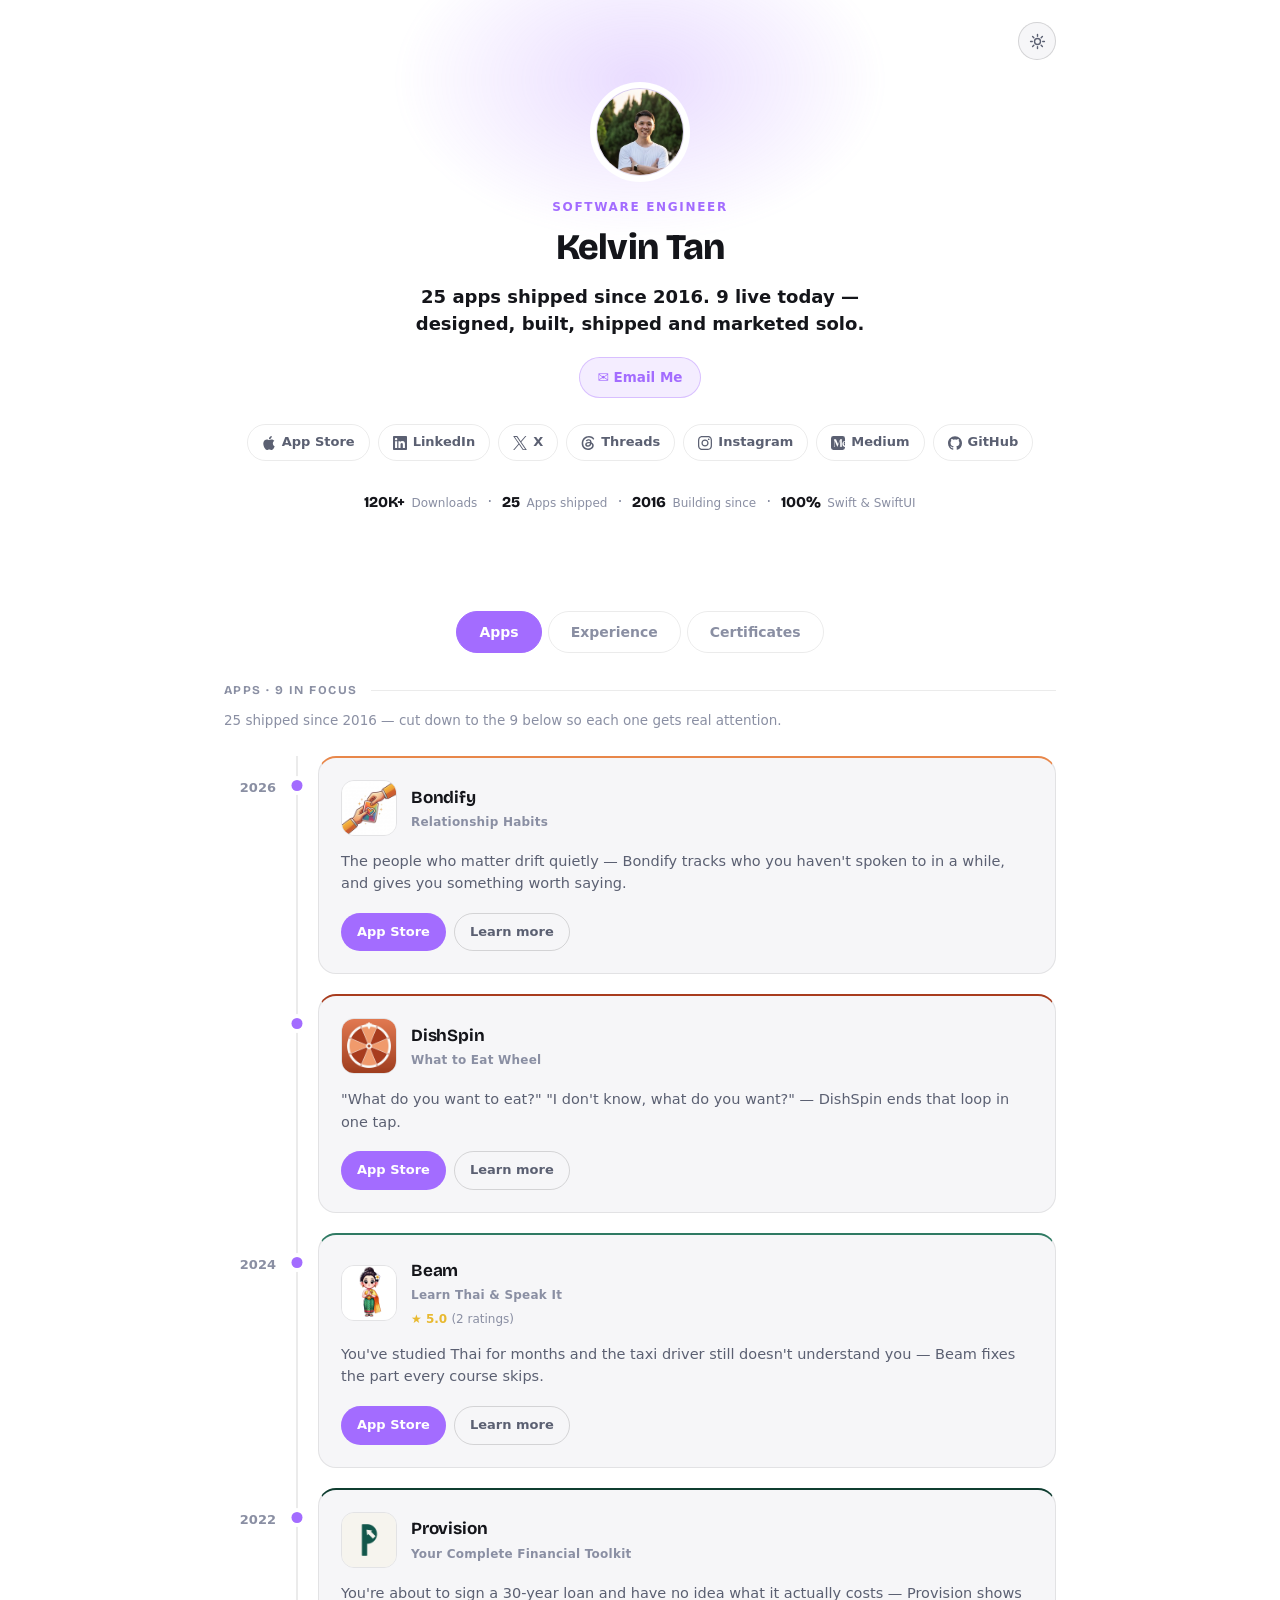
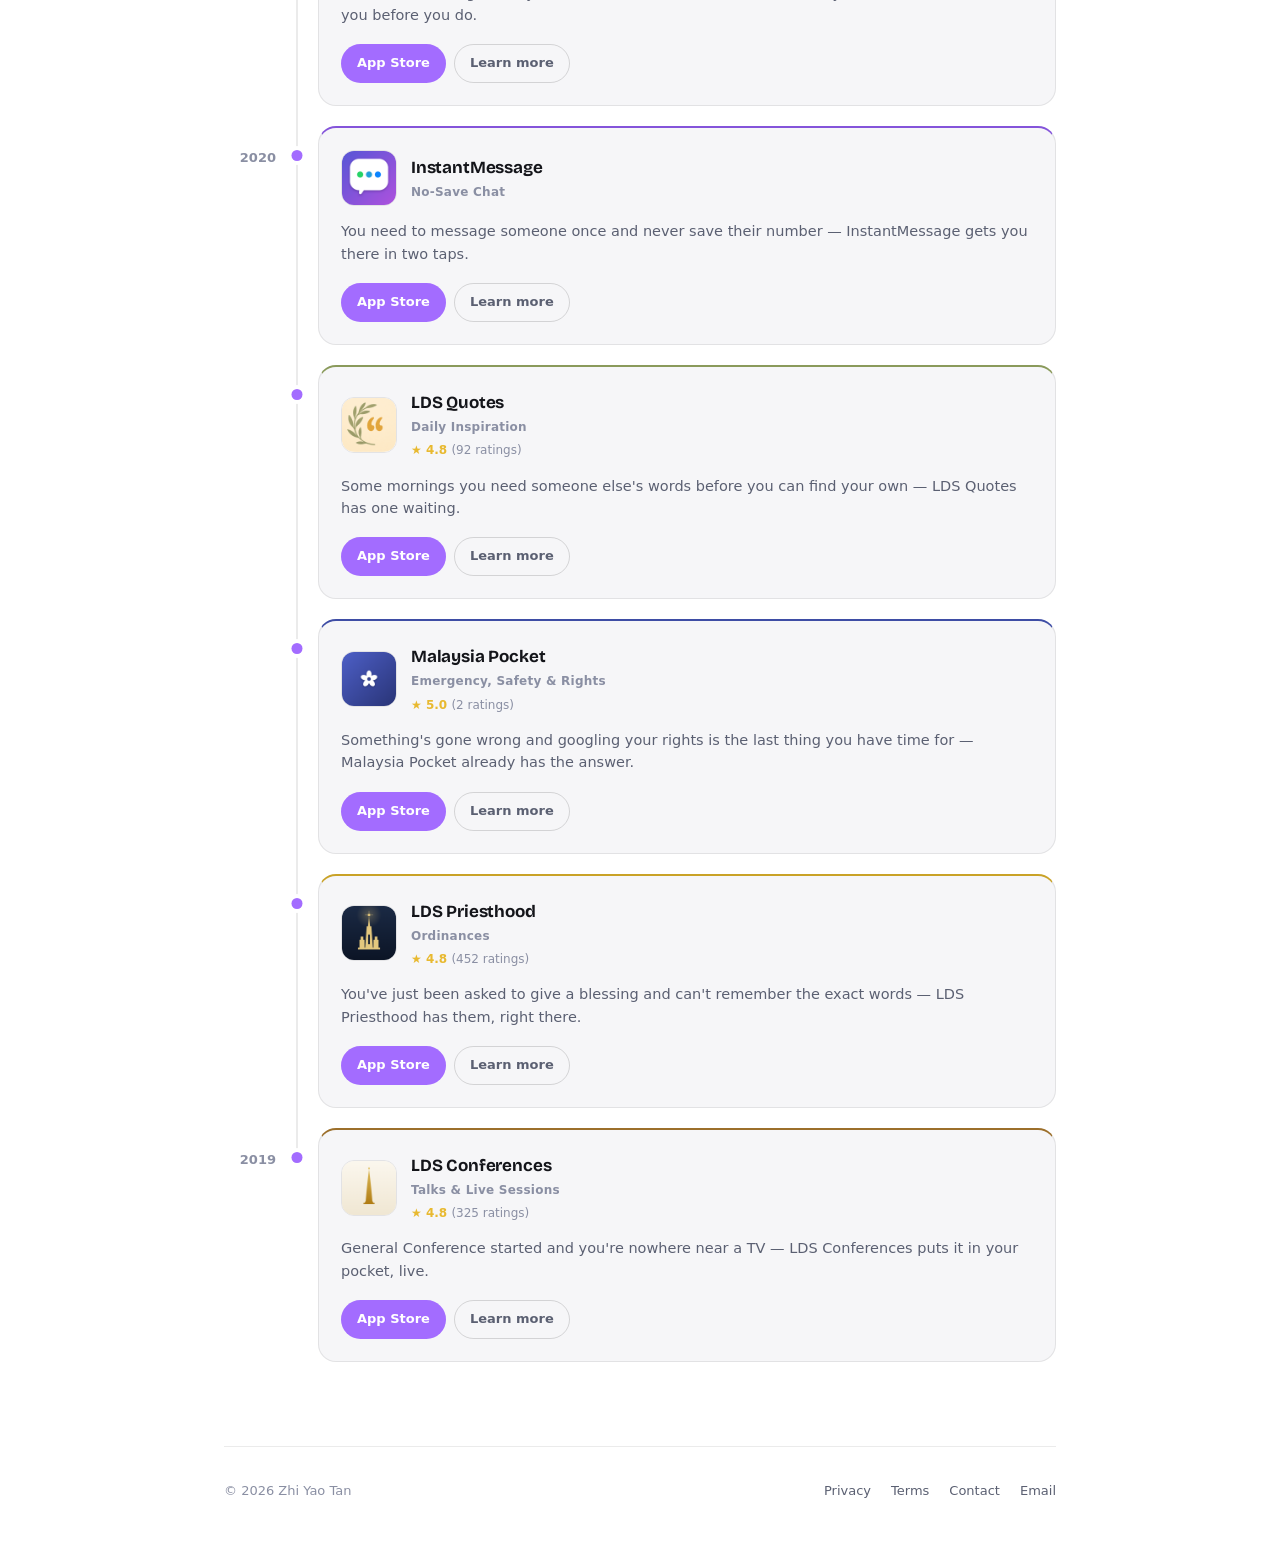
==== commit f68608f1: "Point Bondify at its landing page and drop the card-game framing The Bondify card was the only one o" ====
--- a/index.html
+++ b/index.html
@@ -3,8 +3,8 @@
 <head>
 <meta charset="UTF-8" />
 <meta name="viewport" content="width=device-width, initial-scale=1, viewport-fit=cover" />
-<title>Kelvin Tan — iOS Developer, 25 Apps Shipped, 120K+ Downloads</title>
-<meta name="description" content="Independent iOS developer since 2016. 25 apps shipped, 9 in active focus, 120K+ downloads. Swift &amp; SwiftUI — see the apps, work experience and certifications." />
+<title>Kelvin Tan — Software Engineer, 25 Apps Shipped, 120K+ Downloads</title>
+<meta name="description" content="Software engineer since 2016. 25 apps shipped, 9 in active focus, 120K+ downloads. Swift &amp; SwiftUI — see the apps, work experience and certifications." />
 <meta name="author" content="Zhi Yao Tan" />
 <link rel="icon" href="favicon.png" />
 <link rel="canonical" href="https://zhiyao92.github.io/ios-apps/" />
@@ -14,8 +14,8 @@
 <link href="https://fonts.googleapis.com/css2?family=Bricolage+Grotesque:opsz,wght@12..96,600..800&display=swap" rel="stylesheet" />
 
 <meta property="og:type" content="website" />
-<meta property="og:title" content="Kelvin Tan — iOS Developer, 25 Apps Shipped, 120K+ Downloads" />
-<meta property="og:description" content="Independent iOS developer since 2016. 25 apps shipped, 9 in active focus, 120K+ downloads. Swift &amp; SwiftUI — see the apps, work experience and certifications." />
+<meta property="og:title" content="Kelvin Tan — Software Engineer, 25 Apps Shipped, 120K+ Downloads" />
+<meta property="og:description" content="Software engineer since 2016. 25 apps shipped, 9 in active focus, 120K+ downloads. Swift &amp; SwiftUI — see the apps, work experience and certifications." />
 <meta property="og:url" content="https://zhiyao92.github.io/ios-apps/" />
 <meta property="og:image" content="https://zhiyao92.github.io/ios-apps/og-image.png" />
 <meta property="og:image:width" content="1200" />
@@ -31,7 +31,7 @@
   "alternateName": "Zhi Yao Tan",
   "url": "https://zhiyao92.github.io/ios-apps/",
   "image": "https://zhiyao92.github.io/ios-apps/avatar.jpg",
-  "jobTitle": "iOS Developer",
+  "jobTitle": "Software Engineer",
   "sameAs": [
     "https://apps.apple.com/us/developer/zhi-yao-tan/id1161829106",
     "https://www.linkedin.com/in/kelvin-tan-31119133/",
@@ -681,14 +681,15 @@
         <img src="icons/bondify.png" alt="" />
         <div>
           <h2>Bondify</h2>
-          <div class="tag">The Couples Edition</div>
+          <div class="tag">Relationship Habits</div>
         </div>
       </div>
       <p>
-        Two people on the same couch, both on their phones — Bondify gives you something better to say.
+        The people who matter drift quietly — Bondify tracks who you haven't spoken to in a while, and gives you something worth saying.
       </p>
       <div class="actions">
         <a class="btn btn-primary" href="https://apps.apple.com/us/app/bondify-the-couples-edition/id6761910667" target="_blank" rel="noopener">App Store</a>
+        <a class="btn btn-ghost" href="https://zhiyao92.github.io/bondify-landing/" target="_blank" rel="noopener">Learn more</a>
       </div>
     </article>
       </div>
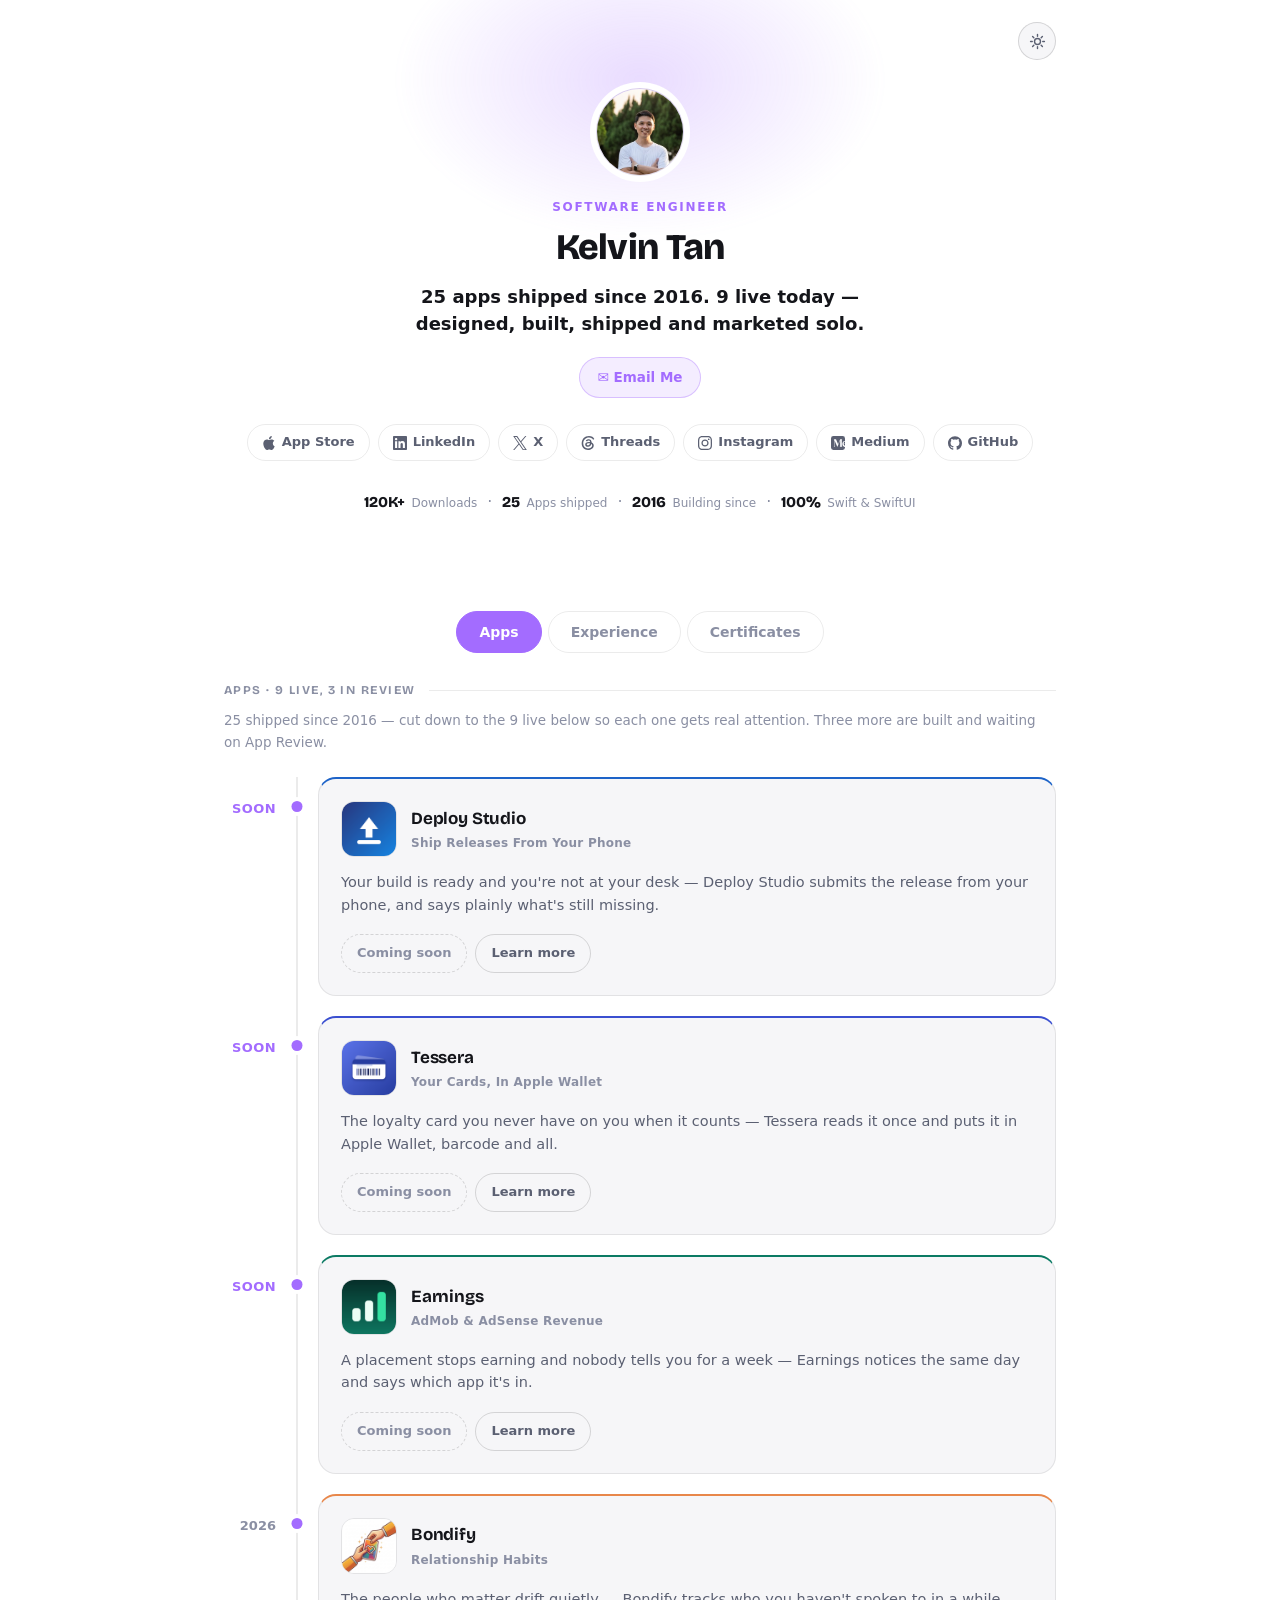
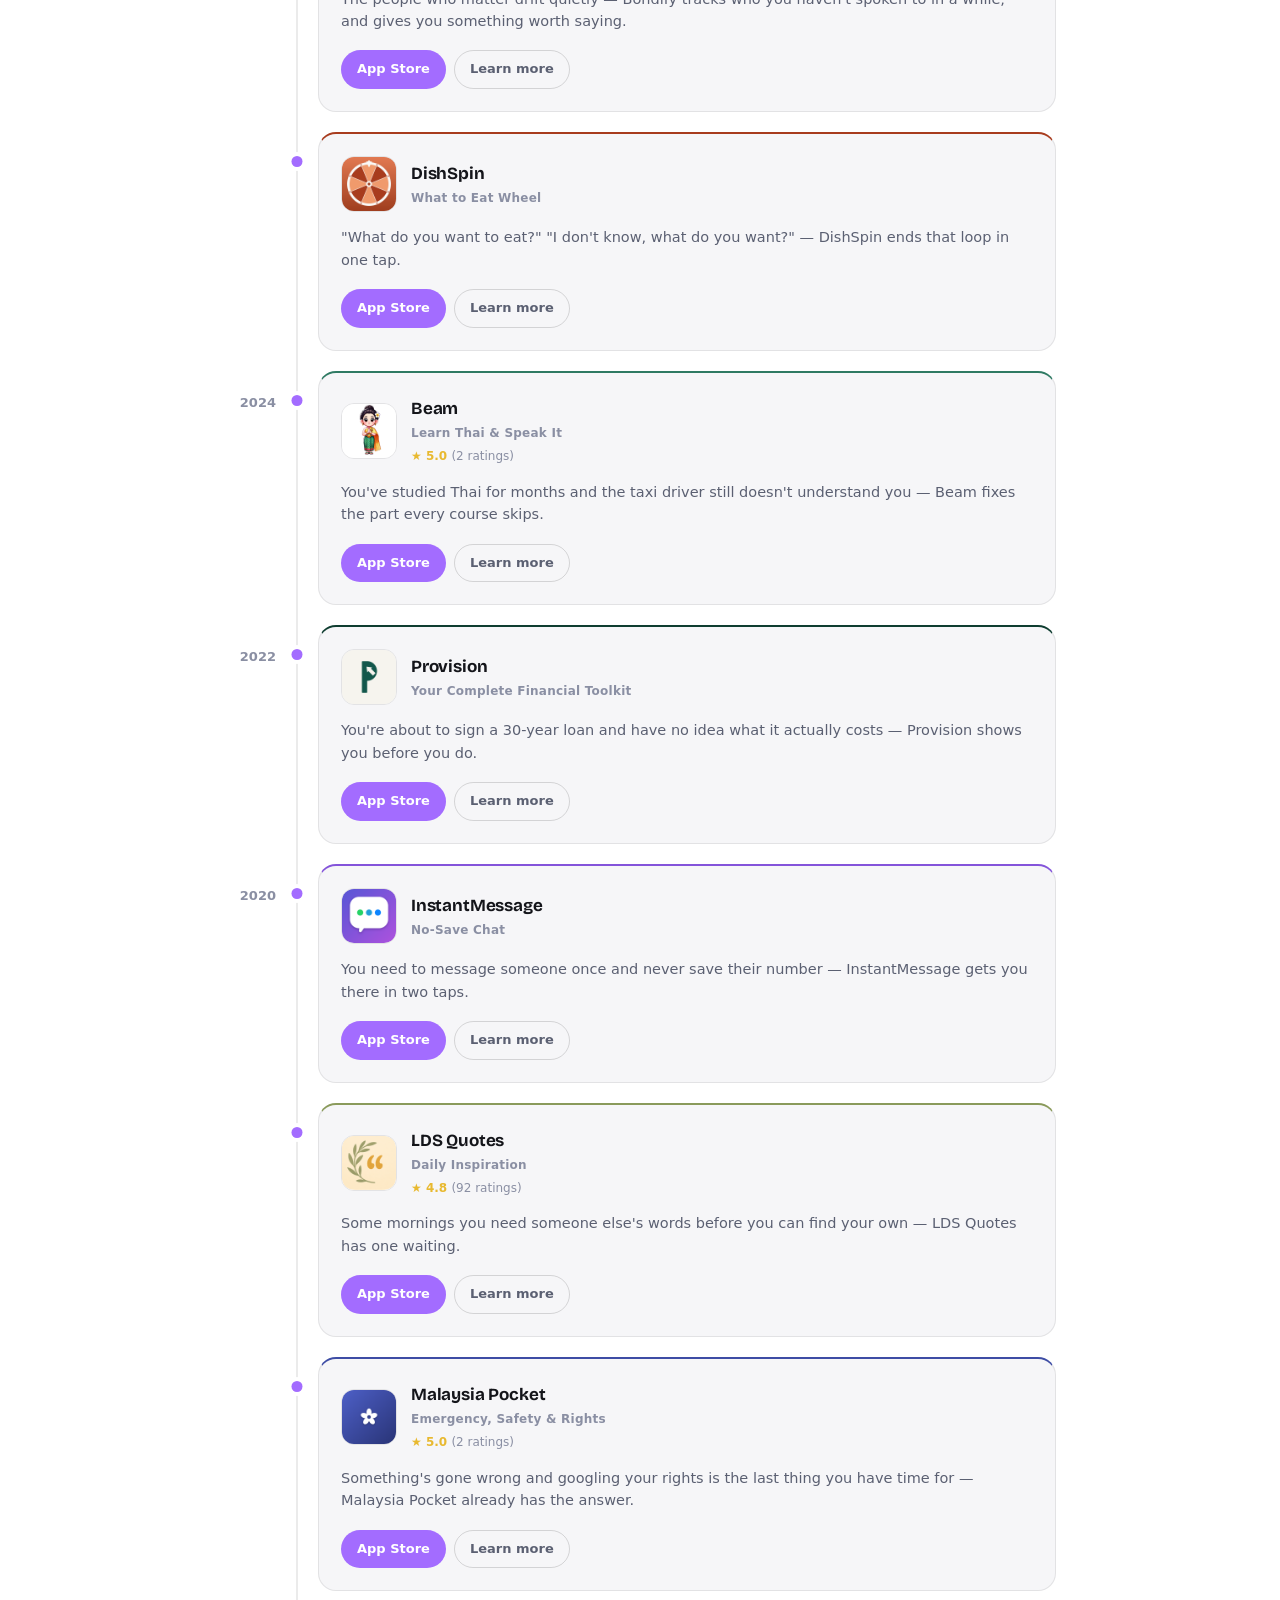
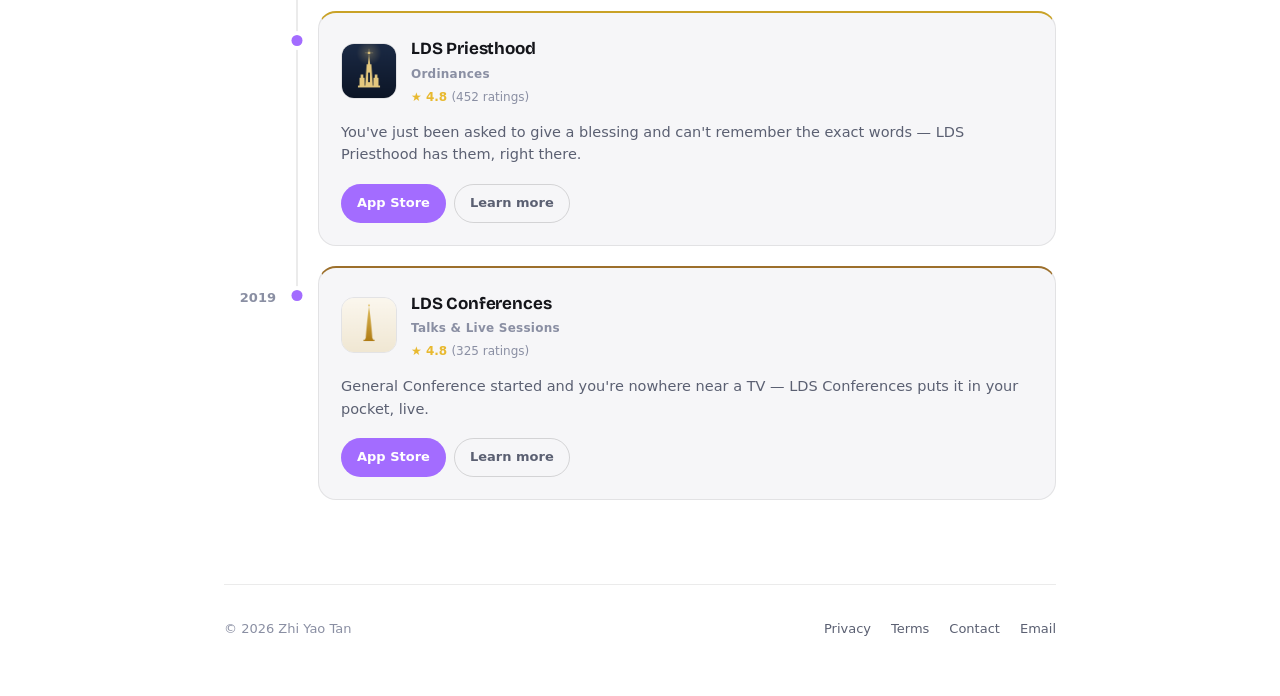
==== commit fc066317: "Add Deploy Studio, Tessera and Earnings as coming soon Three built apps are waiting on App Review an" ====
--- a/index.html
+++ b/index.html
@@ -42,6 +42,9 @@
     "https://github.com/zhiyao92"
   ],
   "owns": [
+    { "@type": "SoftwareApplication", "name": "Deploy Studio", "applicationCategory": "DeveloperApplication", "operatingSystem": "iOS", "url": "https://zhiyao92.github.io/deploy-studio-landing/" },
+    { "@type": "SoftwareApplication", "name": "Tessera", "applicationCategory": "UtilitiesApplication", "operatingSystem": "iOS", "url": "https://zhiyao92.github.io/tessera-landing/" },
+    { "@type": "SoftwareApplication", "name": "Earnings", "applicationCategory": "BusinessApplication", "operatingSystem": "iOS", "url": "https://zhiyao92.github.io/ios-apps/earnings/" },
     { "@type": "SoftwareApplication", "name": "Bondify: The Couples Edition", "applicationCategory": "LifestyleApplication", "operatingSystem": "iOS", "url": "https://apps.apple.com/us/app/bondify-the-couples-edition/id6761910667" },
     { "@type": "SoftwareApplication", "name": "DishSpin: What to Eat Wheel", "applicationCategory": "LifestyleApplication", "operatingSystem": "iOS", "url": "https://apps.apple.com/us/app/dishspin/id6760835509" },
     { "@type": "SoftwareApplication", "name": "Beam: Learn Thai & Speak It", "applicationCategory": "EducationApplication", "operatingSystem": "iOS", "url": "https://apps.apple.com/us/app/beam-learn-thai-speak-it/id6480093061" },
@@ -536,6 +539,17 @@
     color: var(--text-secondary);
   }
   .btn-ghost:hover { color: var(--text); }
+  .btn-soon {
+    background: transparent;
+    border-color: var(--border-strong);
+    border-style: dashed;
+    color: var(--text-tertiary);
+    cursor: default;
+  }
+  .timeline-year.soon {
+    color: var(--accent);
+    letter-spacing: 0.03em;
+  }
 
   /* ---------- footer ---------- */
   footer {
@@ -667,10 +681,79 @@
 
   <div id="tab-apps" class="tab-panel active">
 
-  <p class="label">Apps &middot; 9 in focus</p>
-  <p class="section-note">25 shipped since 2016 — cut down to the 9 below so each one gets real attention.</p>
+  <p class="label">Apps &middot; 9 live, 3 in review</p>
+  <p class="section-note">25 shipped since 2016 — cut down to the 9 live below so each one gets real attention. Three more are built and waiting on App Review.</p>
 
   <main class="timeline">
+
+    <div class="timeline-row">
+      <div class="timeline-year soon">SOON</div>
+      <div class="timeline-marker"><span class="timeline-dot"></span></div>
+      <div class="timeline-content">
+    <article class="card" id="deploy-studio" style="--app-accent: #1D63C8">
+      <div class="card-head">
+        <img src="icons/deploy-studio.png" alt="" />
+        <div>
+          <h2>Deploy Studio</h2>
+          <div class="tag">Ship Releases From Your Phone</div>
+        </div>
+      </div>
+      <p>
+        Your build is ready and you're not at your desk &mdash; Deploy Studio submits the release from your phone, and says plainly what's still missing.
+      </p>
+      <div class="actions">
+        <span class="btn btn-soon">Coming soon</span>
+        <a class="btn btn-ghost" href="https://zhiyao92.github.io/deploy-studio-landing/" target="_blank" rel="noopener">Learn more</a>
+      </div>
+    </article>
+      </div>
+    </div>
+
+    <div class="timeline-row">
+      <div class="timeline-year soon">SOON</div>
+      <div class="timeline-marker"><span class="timeline-dot"></span></div>
+      <div class="timeline-content">
+    <article class="card" id="tessera" style="--app-accent: #3A4FD0">
+      <div class="card-head">
+        <img src="icons/tessera.png" alt="" />
+        <div>
+          <h2>Tessera</h2>
+          <div class="tag">Your Cards, In Apple Wallet</div>
+        </div>
+      </div>
+      <p>
+        The loyalty card you never have on you when it counts &mdash; Tessera reads it once and puts it in Apple Wallet, barcode and all.
+      </p>
+      <div class="actions">
+        <span class="btn btn-soon">Coming soon</span>
+        <a class="btn btn-ghost" href="https://zhiyao92.github.io/tessera-landing/" target="_blank" rel="noopener">Learn more</a>
+      </div>
+    </article>
+      </div>
+    </div>
+
+    <div class="timeline-row">
+      <div class="timeline-year soon">SOON</div>
+      <div class="timeline-marker"><span class="timeline-dot"></span></div>
+      <div class="timeline-content">
+    <article class="card" id="earnings" style="--app-accent: #0B7A63">
+      <div class="card-head">
+        <img src="icons/earnings.png" alt="" />
+        <div>
+          <h2>Earnings</h2>
+          <div class="tag">AdMob &amp; AdSense Revenue</div>
+        </div>
+      </div>
+      <p>
+        A placement stops earning and nobody tells you for a week &mdash; Earnings notices the same day and says which app it's in.
+      </p>
+      <div class="actions">
+        <span class="btn btn-soon">Coming soon</span>
+        <a class="btn btn-ghost" href="earnings/">Learn more</a>
+      </div>
+    </article>
+      </div>
+    </div>
 
     <div class="timeline-row">
       <div class="timeline-year">2026</div>
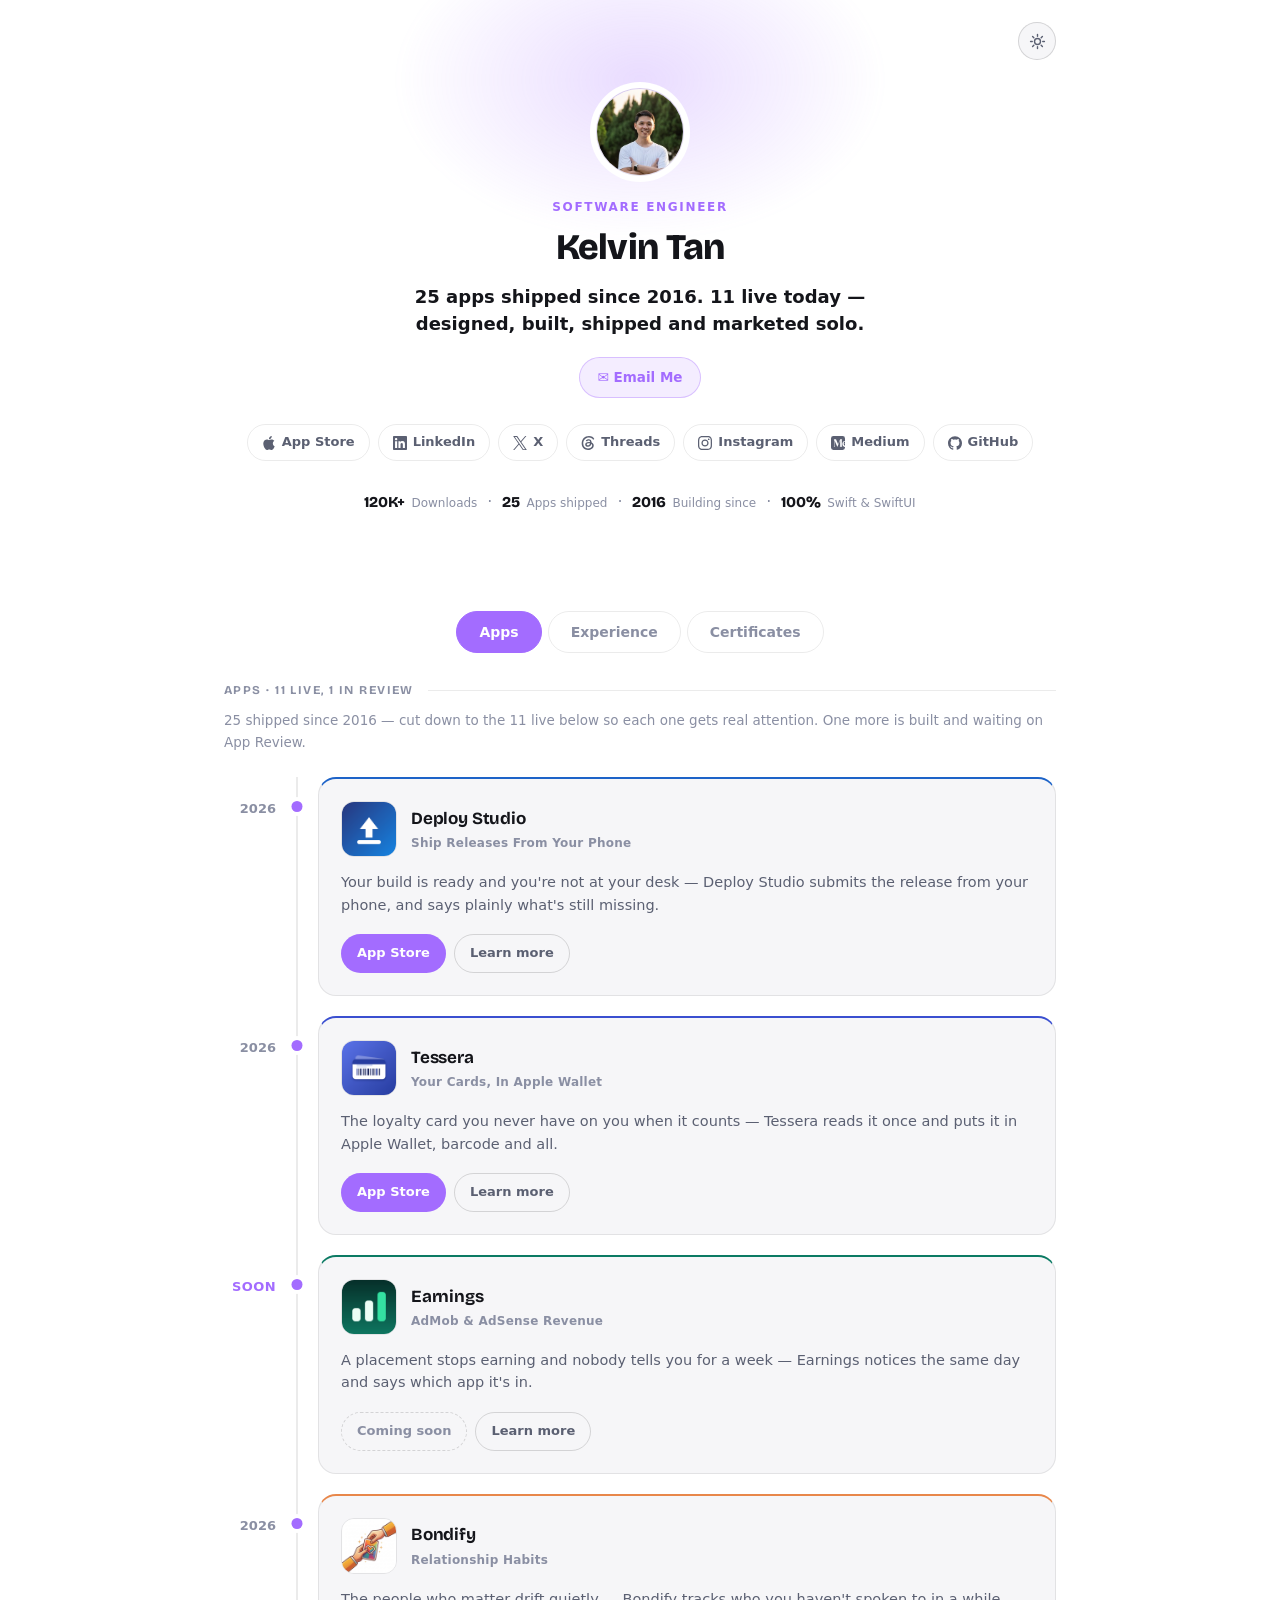
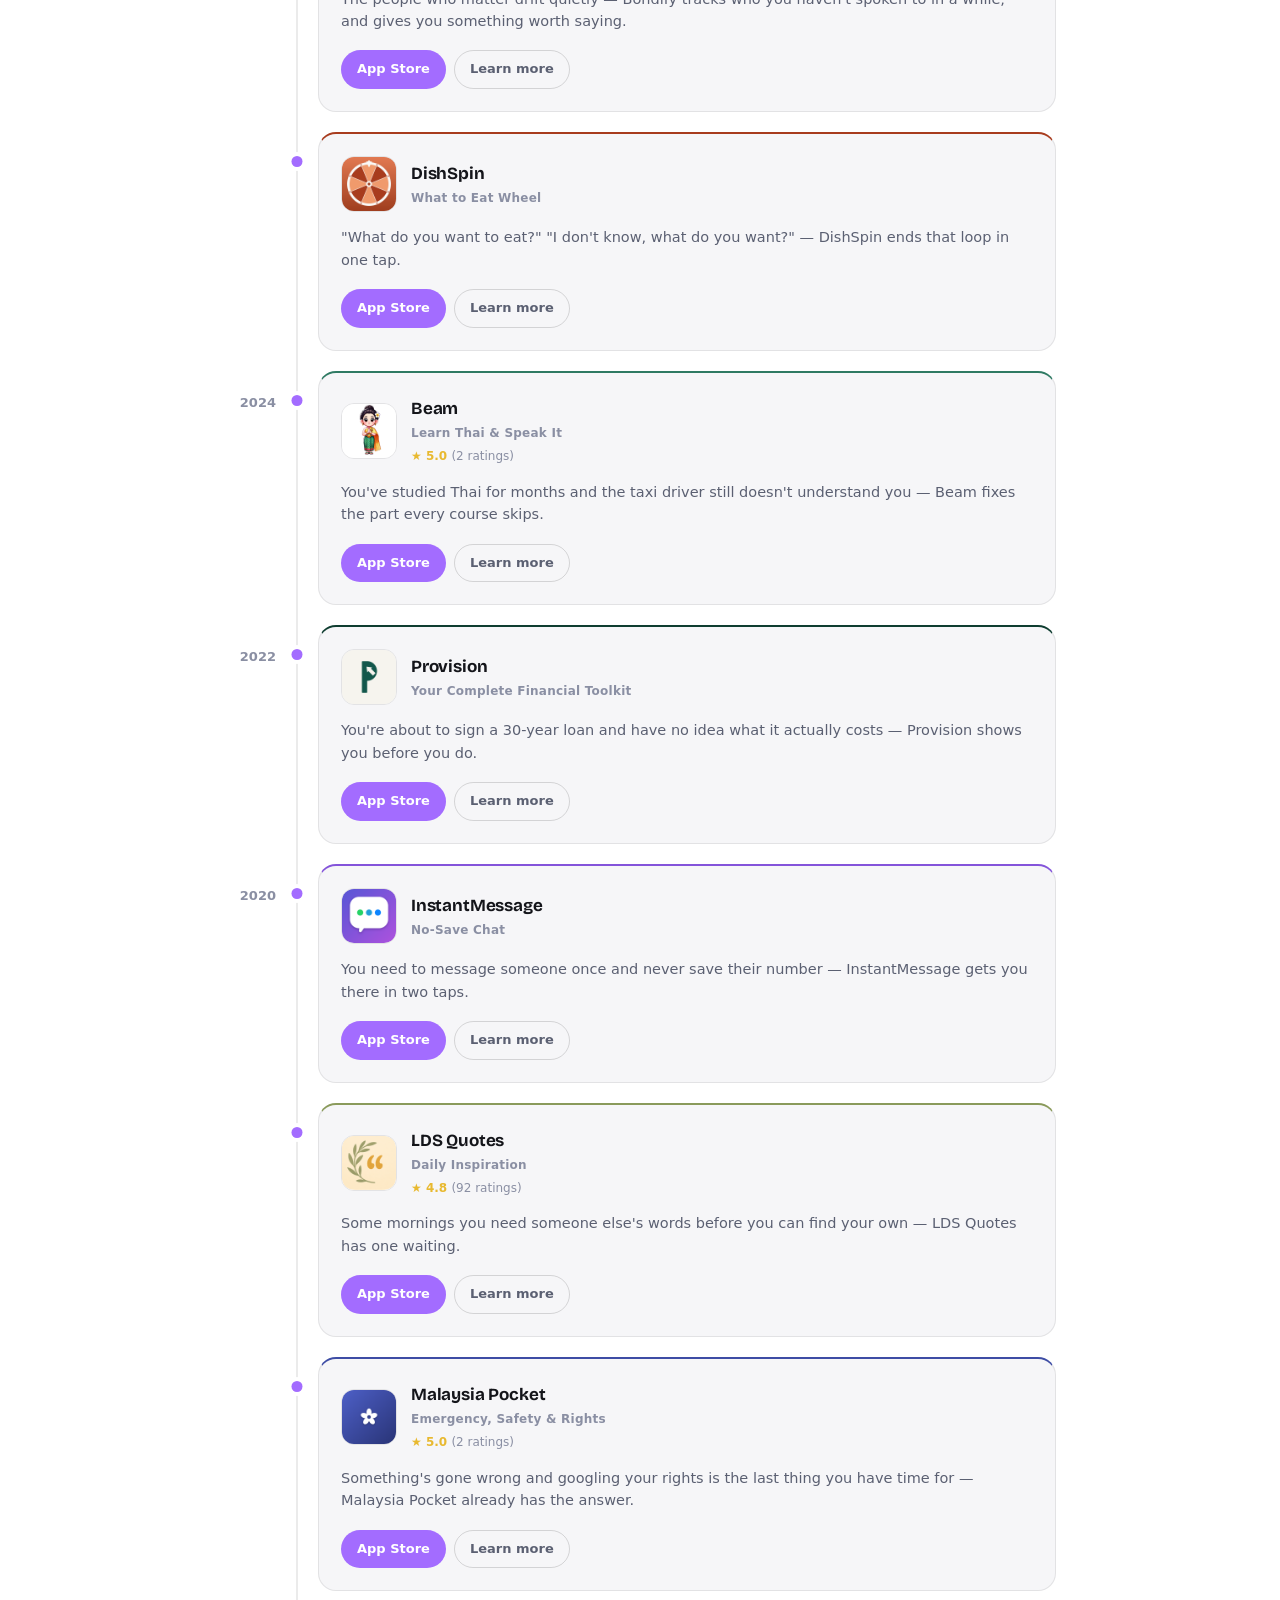
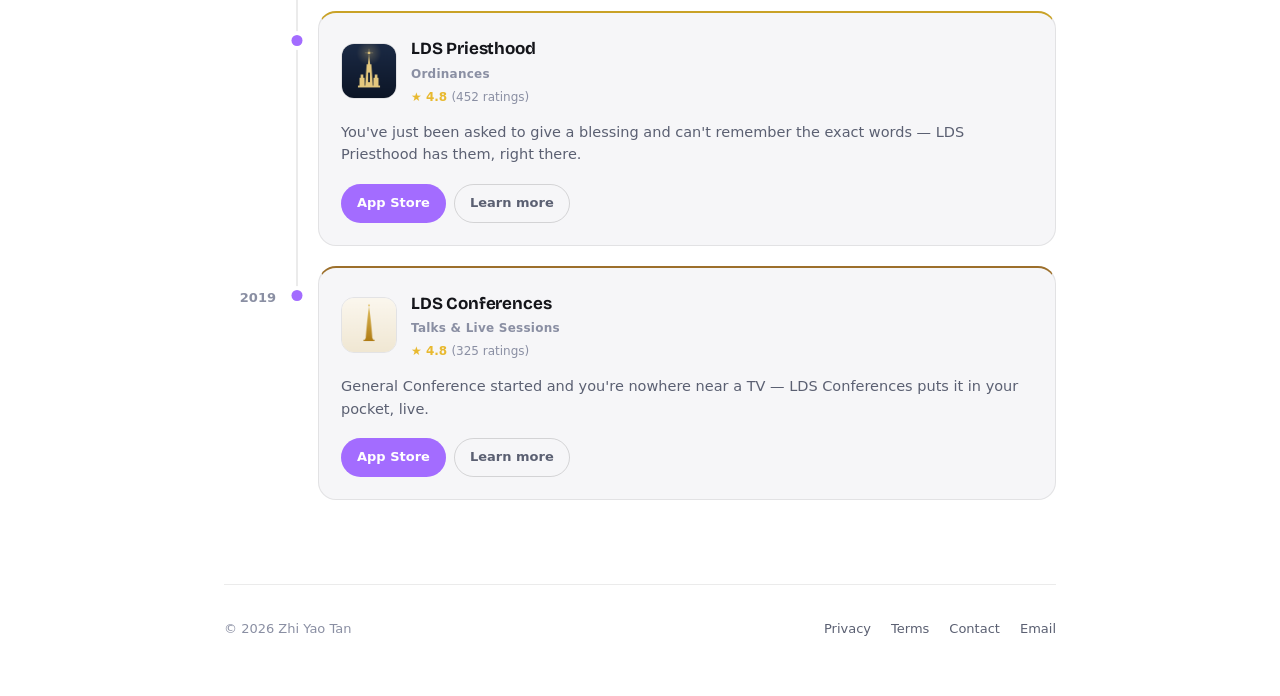
==== commit b535af9b: "Mark Deploy Studio and Tessera as released" ====
--- a/index.html
+++ b/index.html
@@ -626,7 +626,7 @@
     <p class="eyebrow">Software Engineer</p>
     <h1>Kelvin Tan</h1>
     <p class="hero-claim">
-      25 apps shipped since 2016. 9 live today — designed, built, shipped and marketed solo.
+      25 apps shipped since 2016. 11 live today — designed, built, shipped and marketed solo.
     </p>
     <a class="cta-badge" href="mailto:kelvin.vins@gmail.com">
       &#9993; Email Me
@@ -681,13 +681,13 @@
 
   <div id="tab-apps" class="tab-panel active">
 
-  <p class="label">Apps &middot; 9 live, 3 in review</p>
-  <p class="section-note">25 shipped since 2016 — cut down to the 9 live below so each one gets real attention. Three more are built and waiting on App Review.</p>
+  <p class="label">Apps &middot; 11 live, 1 in review</p>
+  <p class="section-note">25 shipped since 2016 — cut down to the 11 live below so each one gets real attention. One more is built and waiting on App Review.</p>
 
   <main class="timeline">
 
     <div class="timeline-row">
-      <div class="timeline-year soon">SOON</div>
+      <div class="timeline-year">2026</div>
       <div class="timeline-marker"><span class="timeline-dot"></span></div>
       <div class="timeline-content">
     <article class="card" id="deploy-studio" style="--app-accent: #1D63C8">
@@ -702,7 +702,7 @@
         Your build is ready and you're not at your desk &mdash; Deploy Studio submits the release from your phone, and says plainly what's still missing.
       </p>
       <div class="actions">
-        <span class="btn btn-soon">Coming soon</span>
+        <a class="btn btn-primary" href="https://apps.apple.com/my/app/deploy-studio/id6806610127" target="_blank" rel="noopener">App Store</a>
         <a class="btn btn-ghost" href="https://zhiyao92.github.io/deploy-studio-landing/" target="_blank" rel="noopener">Learn more</a>
       </div>
     </article>
@@ -710,7 +710,7 @@
     </div>
 
     <div class="timeline-row">
-      <div class="timeline-year soon">SOON</div>
+      <div class="timeline-year">2026</div>
       <div class="timeline-marker"><span class="timeline-dot"></span></div>
       <div class="timeline-content">
     <article class="card" id="tessera" style="--app-accent: #3A4FD0">
@@ -725,7 +725,7 @@
         The loyalty card you never have on you when it counts &mdash; Tessera reads it once and puts it in Apple Wallet, barcode and all.
       </p>
       <div class="actions">
-        <span class="btn btn-soon">Coming soon</span>
+        <a class="btn btn-primary" href="https://apps.apple.com/my/app/tessera-cards-to-wallet/id6805912317" target="_blank" rel="noopener">App Store</a>
         <a class="btn btn-ghost" href="https://zhiyao92.github.io/tessera-landing/" target="_blank" rel="noopener">Learn more</a>
       </div>
     </article>
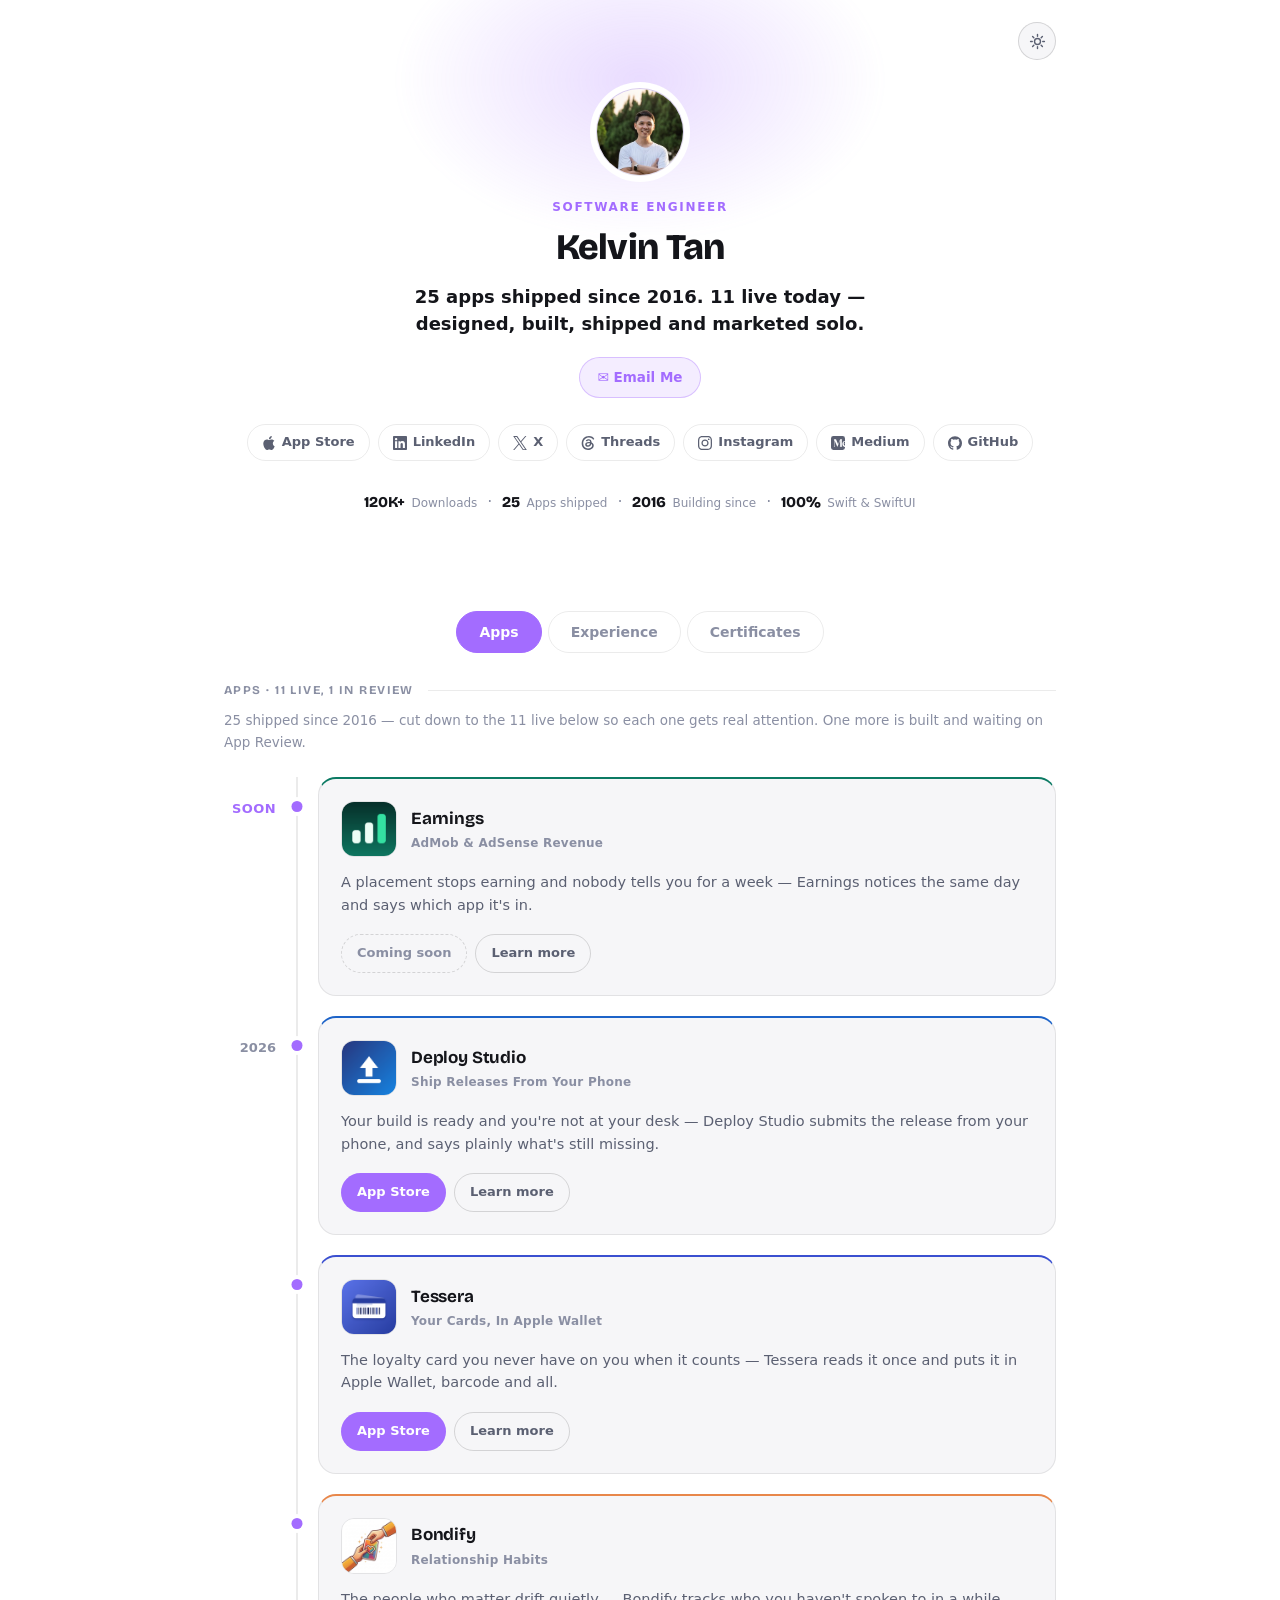
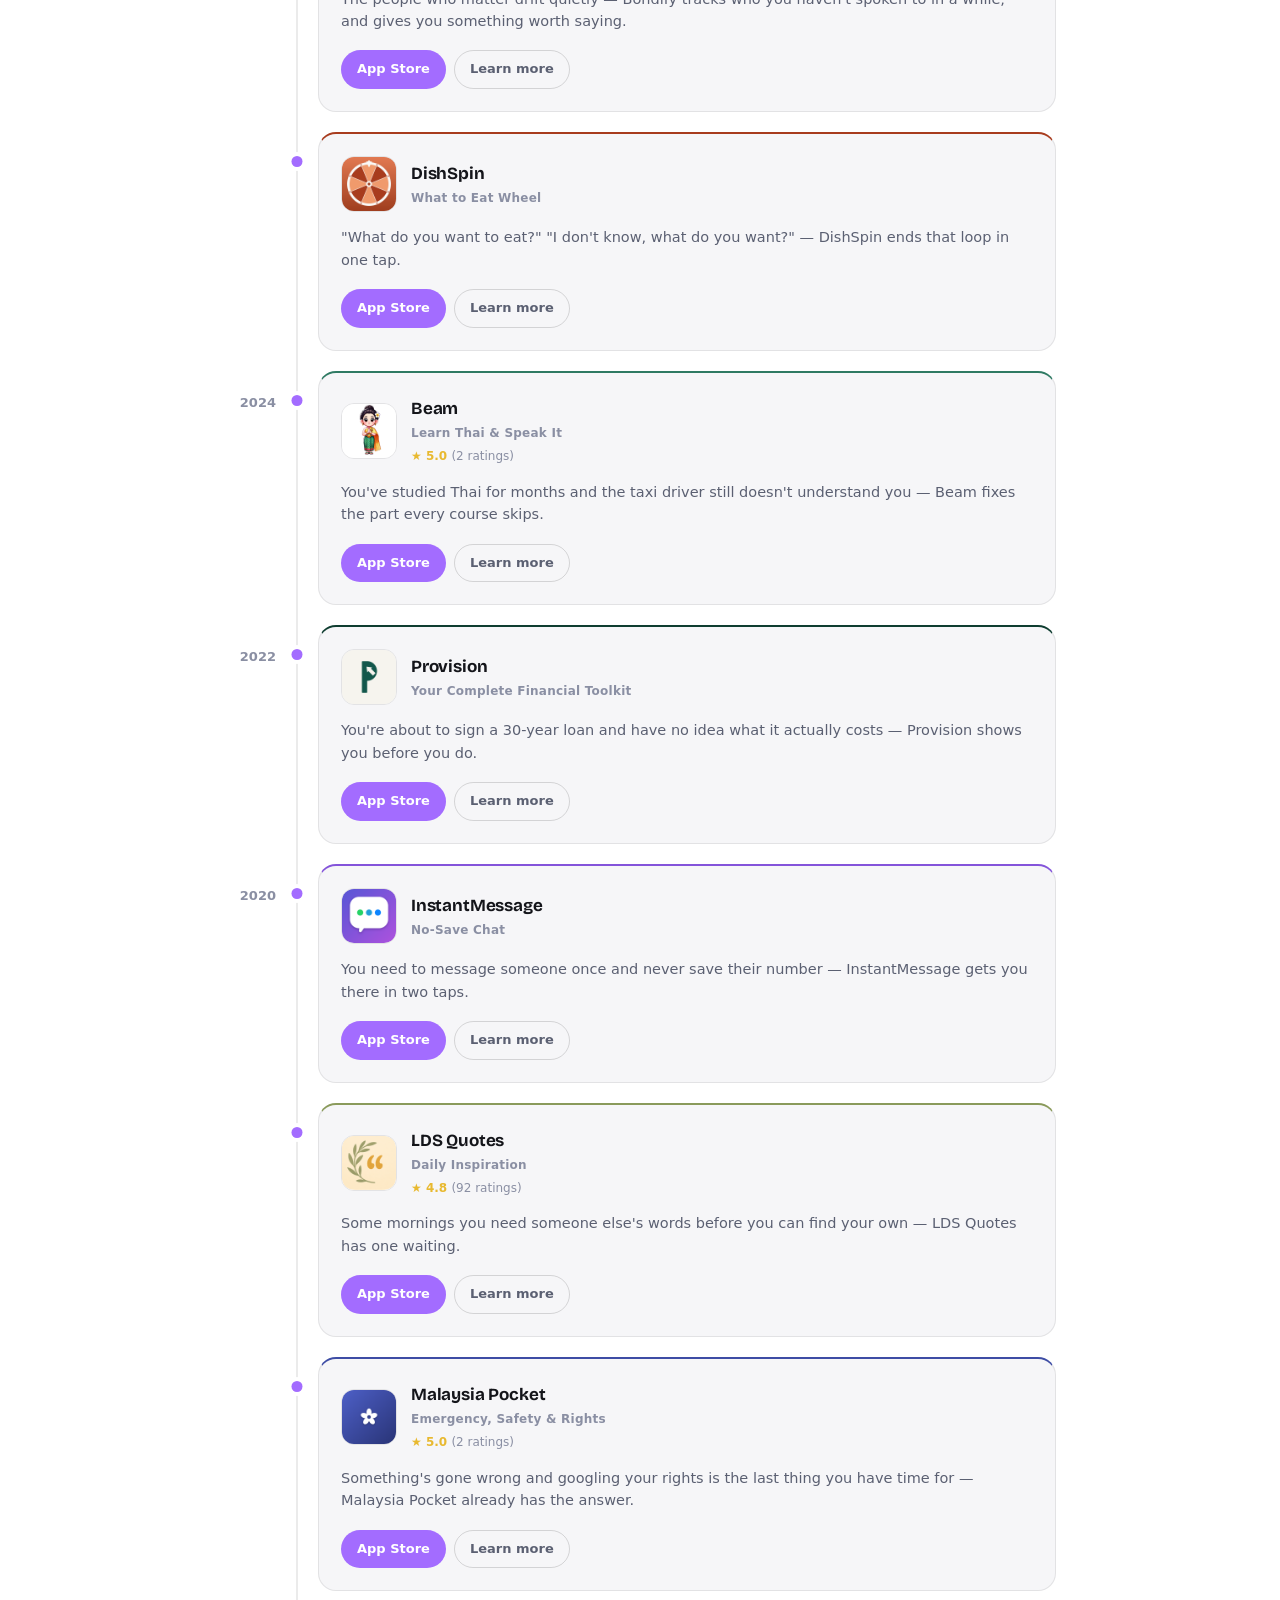
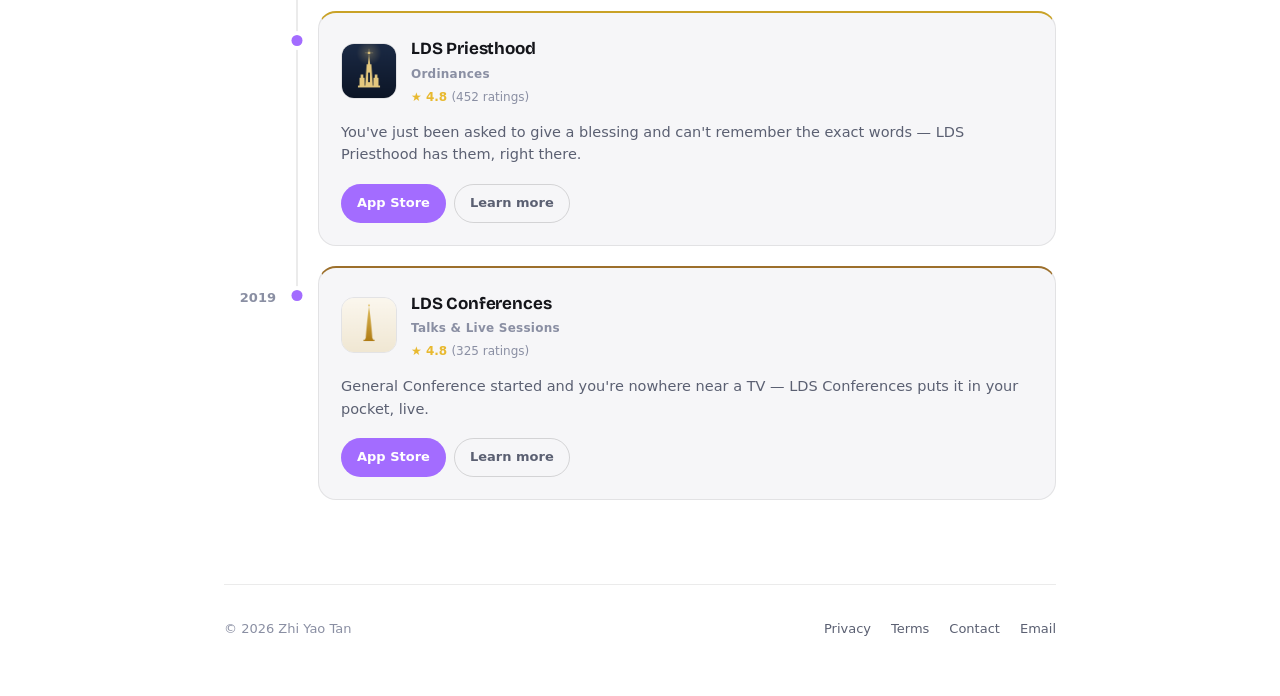
==== commit 8fb9efcc: "Group released apps under 2026 timeline" ====
--- a/index.html
+++ b/index.html
@@ -687,6 +687,29 @@
   <main class="timeline">
 
     <div class="timeline-row">
+      <div class="timeline-year soon">SOON</div>
+      <div class="timeline-marker"><span class="timeline-dot"></span></div>
+      <div class="timeline-content">
+    <article class="card" id="earnings" style="--app-accent: #0B7A63">
+      <div class="card-head">
+        <img src="icons/earnings.png" alt="" />
+        <div>
+          <h2>Earnings</h2>
+          <div class="tag">AdMob &amp; AdSense Revenue</div>
+        </div>
+      </div>
+      <p>
+        A placement stops earning and nobody tells you for a week &mdash; Earnings notices the same day and says which app it's in.
+      </p>
+      <div class="actions">
+        <span class="btn btn-soon">Coming soon</span>
+        <a class="btn btn-ghost" href="earnings/">Learn more</a>
+      </div>
+    </article>
+      </div>
+    </div>
+
+    <div class="timeline-row">
       <div class="timeline-year">2026</div>
       <div class="timeline-marker"><span class="timeline-dot"></span></div>
       <div class="timeline-content">
@@ -710,7 +733,7 @@
     </div>
 
     <div class="timeline-row">
-      <div class="timeline-year">2026</div>
+      <div class="timeline-year"></div>
       <div class="timeline-marker"><span class="timeline-dot"></span></div>
       <div class="timeline-content">
     <article class="card" id="tessera" style="--app-accent: #3A4FD0">
@@ -733,30 +756,7 @@
     </div>
 
     <div class="timeline-row">
-      <div class="timeline-year soon">SOON</div>
-      <div class="timeline-marker"><span class="timeline-dot"></span></div>
-      <div class="timeline-content">
-    <article class="card" id="earnings" style="--app-accent: #0B7A63">
-      <div class="card-head">
-        <img src="icons/earnings.png" alt="" />
-        <div>
-          <h2>Earnings</h2>
-          <div class="tag">AdMob &amp; AdSense Revenue</div>
-        </div>
-      </div>
-      <p>
-        A placement stops earning and nobody tells you for a week &mdash; Earnings notices the same day and says which app it's in.
-      </p>
-      <div class="actions">
-        <span class="btn btn-soon">Coming soon</span>
-        <a class="btn btn-ghost" href="earnings/">Learn more</a>
-      </div>
-    </article>
-      </div>
-    </div>
-
-    <div class="timeline-row">
-      <div class="timeline-year">2026</div>
+      <div class="timeline-year"></div>
       <div class="timeline-marker"><span class="timeline-dot"></span></div>
       <div class="timeline-content">
     <article class="card" id="bondify" style="--app-accent: #E8874A">
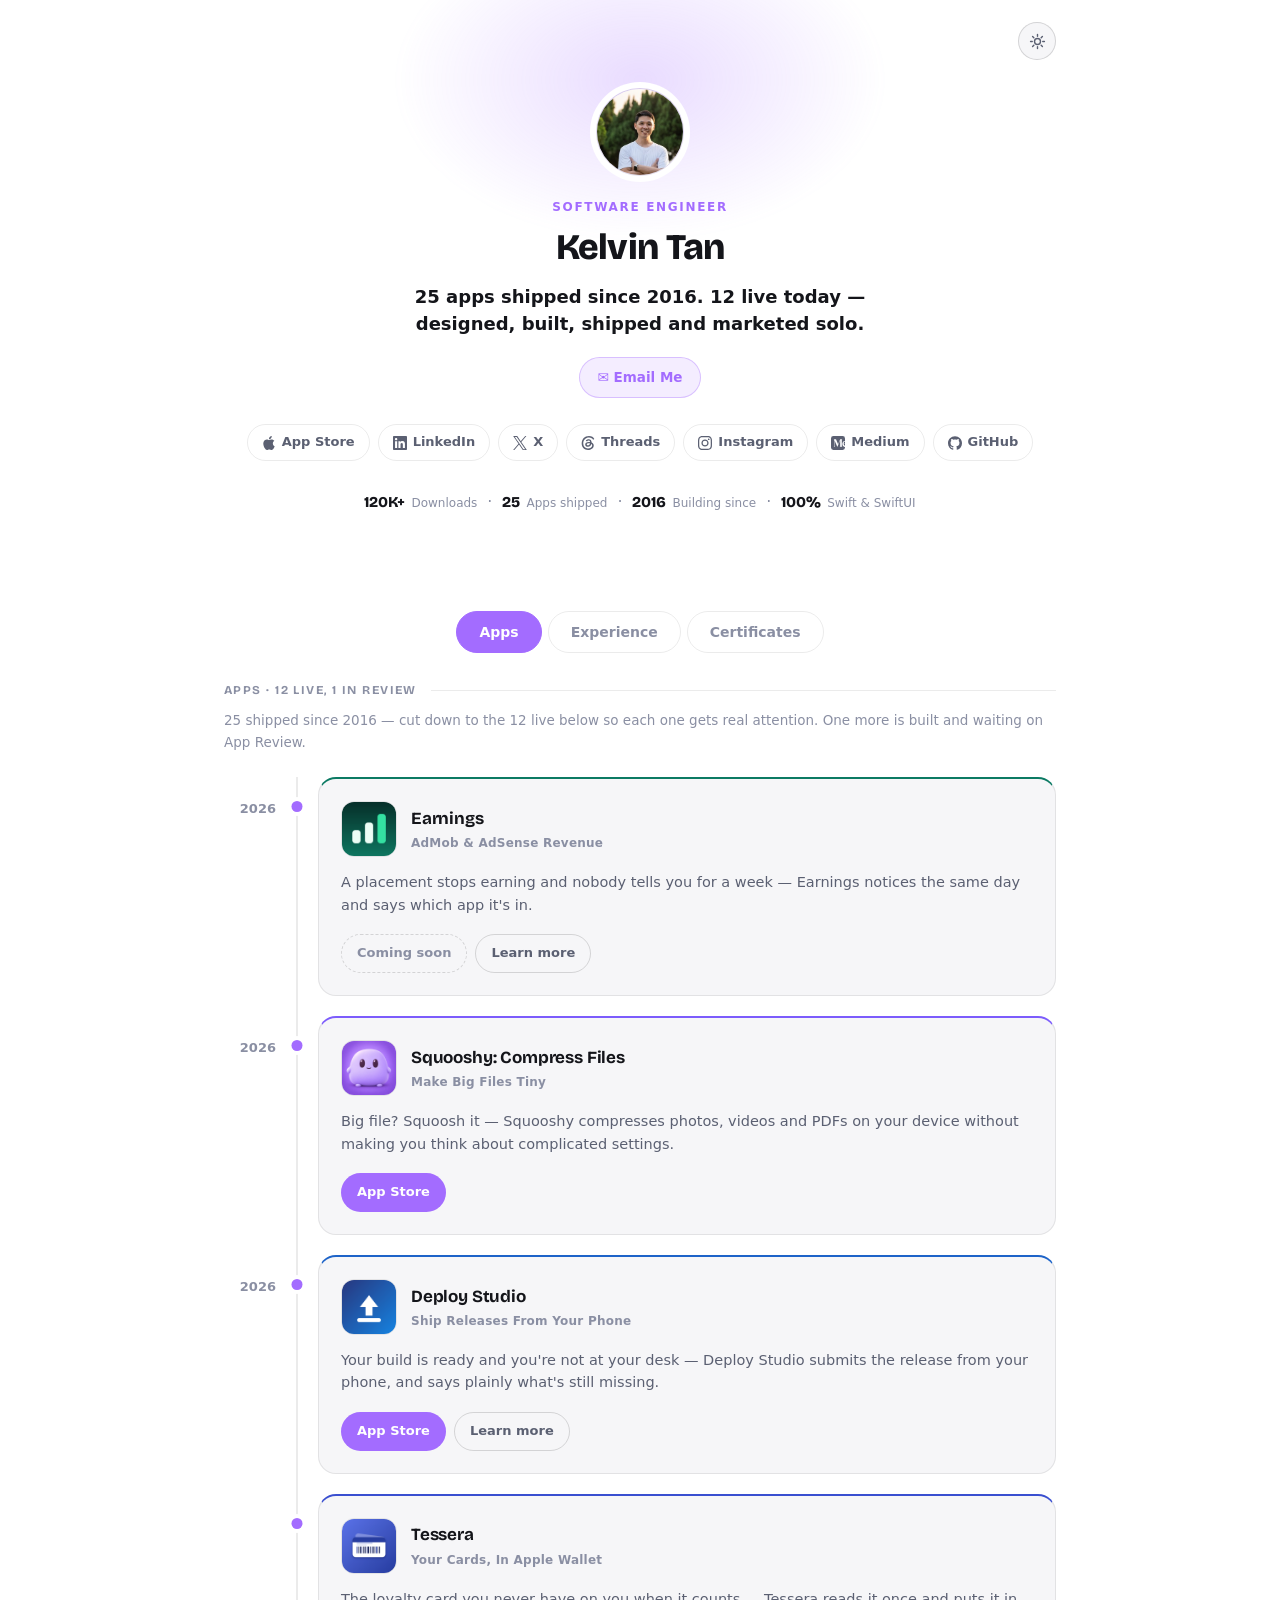
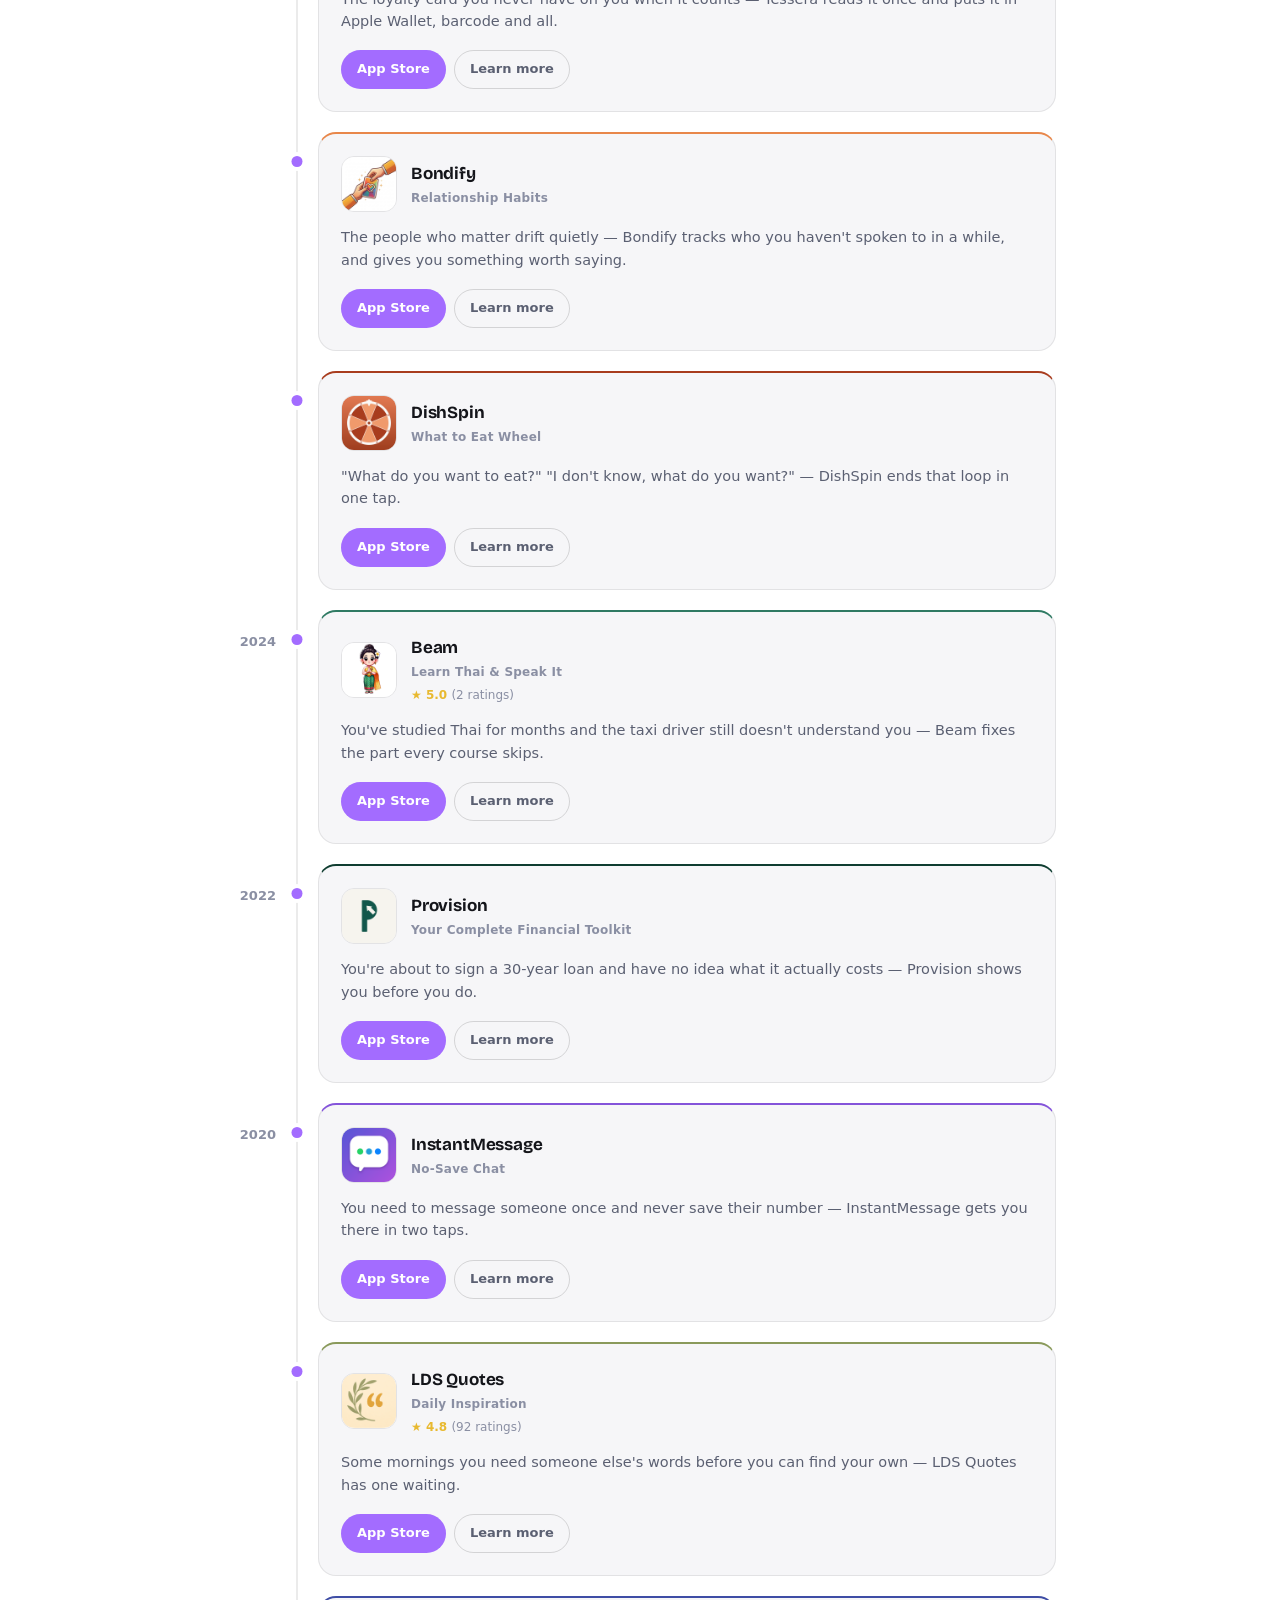
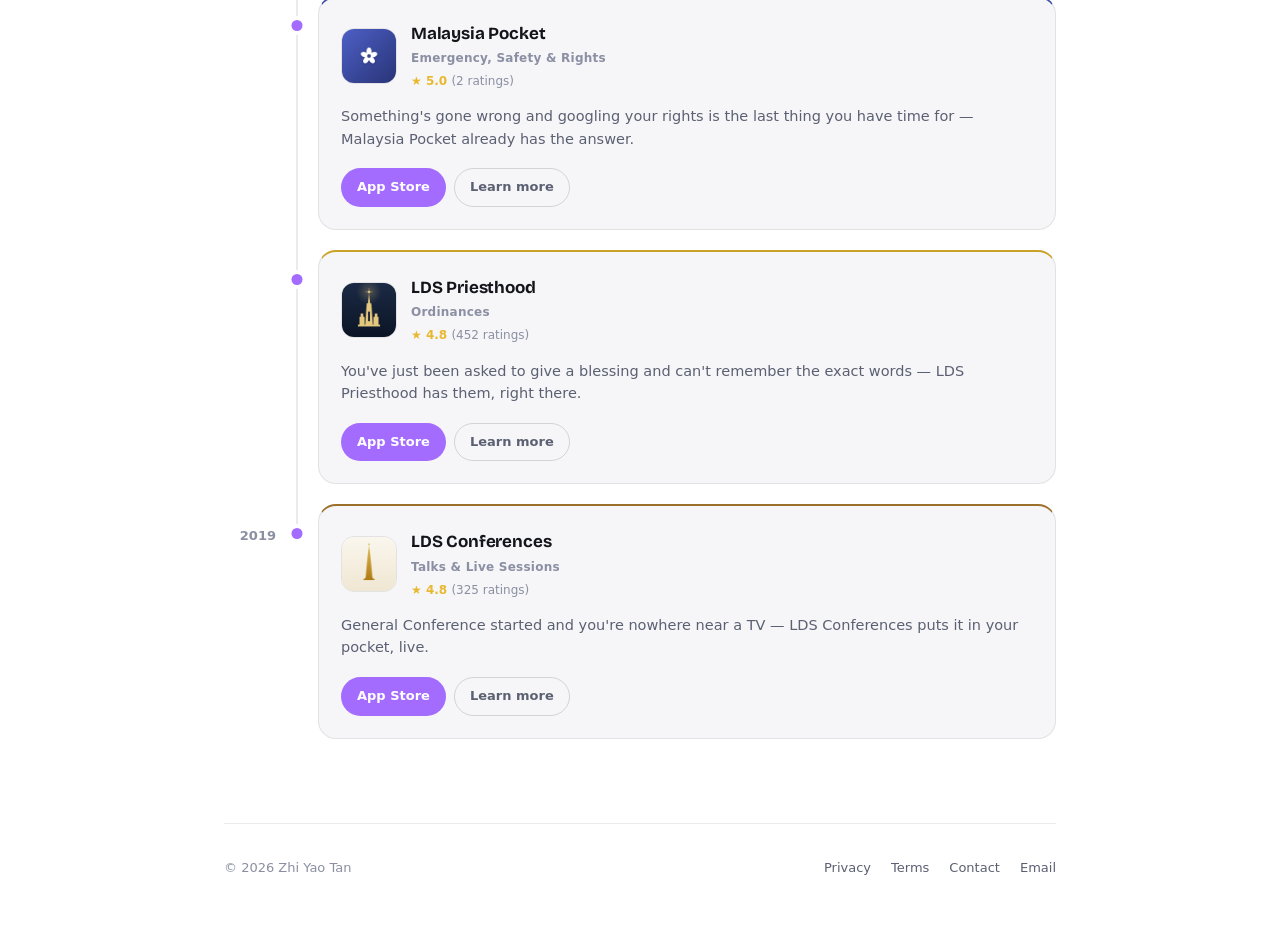
==== commit fd4737be: "Add Squooshy to app landing page" ====
--- a/index.html
+++ b/index.html
@@ -45,6 +45,7 @@
     { "@type": "SoftwareApplication", "name": "Deploy Studio", "applicationCategory": "DeveloperApplication", "operatingSystem": "iOS", "url": "https://zhiyao92.github.io/deploy-studio-landing/" },
     { "@type": "SoftwareApplication", "name": "Tessera", "applicationCategory": "UtilitiesApplication", "operatingSystem": "iOS", "url": "https://zhiyao92.github.io/tessera-landing/" },
     { "@type": "SoftwareApplication", "name": "Earnings", "applicationCategory": "BusinessApplication", "operatingSystem": "iOS", "url": "https://zhiyao92.github.io/ios-apps/earnings/" },
+    { "@type": "SoftwareApplication", "name": "Squooshy: Compress Files", "applicationCategory": "UtilitiesApplication", "operatingSystem": "iOS", "url": "https://apps.apple.com/my/app/squooshy-compress-files/id6814318537" },
     { "@type": "SoftwareApplication", "name": "Bondify: The Couples Edition", "applicationCategory": "LifestyleApplication", "operatingSystem": "iOS", "url": "https://apps.apple.com/us/app/bondify-the-couples-edition/id6761910667" },
     { "@type": "SoftwareApplication", "name": "DishSpin: What to Eat Wheel", "applicationCategory": "LifestyleApplication", "operatingSystem": "iOS", "url": "https://apps.apple.com/us/app/dishspin/id6760835509" },
     { "@type": "SoftwareApplication", "name": "Beam: Learn Thai & Speak It", "applicationCategory": "EducationApplication", "operatingSystem": "iOS", "url": "https://apps.apple.com/us/app/beam-learn-thai-speak-it/id6480093061" },
@@ -626,7 +627,7 @@
     <p class="eyebrow">Software Engineer</p>
     <h1>Kelvin Tan</h1>
     <p class="hero-claim">
-      25 apps shipped since 2016. 11 live today — designed, built, shipped and marketed solo.
+      25 apps shipped since 2016. 12 live today — designed, built, shipped and marketed solo.
     </p>
     <a class="cta-badge" href="mailto:kelvin.vins@gmail.com">
       &#9993; Email Me
@@ -681,13 +682,13 @@
 
   <div id="tab-apps" class="tab-panel active">
 
-  <p class="label">Apps &middot; 11 live, 1 in review</p>
-  <p class="section-note">25 shipped since 2016 — cut down to the 11 live below so each one gets real attention. One more is built and waiting on App Review.</p>
+  <p class="label">Apps &middot; 12 live, 1 in review</p>
+  <p class="section-note">25 shipped since 2016 — cut down to the 12 live below so each one gets real attention. One more is built and waiting on App Review.</p>
 
   <main class="timeline">
 
     <div class="timeline-row">
-      <div class="timeline-year soon">SOON</div>
+      <div class="timeline-year">2026</div>
       <div class="timeline-marker"><span class="timeline-dot"></span></div>
       <div class="timeline-content">
     <article class="card" id="earnings" style="--app-accent: #0B7A63">
@@ -704,6 +705,28 @@
       <div class="actions">
         <span class="btn btn-soon">Coming soon</span>
         <a class="btn btn-ghost" href="earnings/">Learn more</a>
+      </div>
+    </article>
+      </div>
+    </div>
+
+    <div class="timeline-row">
+      <div class="timeline-year">2026</div>
+      <div class="timeline-marker"><span class="timeline-dot"></span></div>
+      <div class="timeline-content">
+    <article class="card" id="squooshy" style="--app-accent: #7C5CFC">
+      <div class="card-head">
+        <img src="icons/squooshy.jpg" alt="" />
+        <div>
+          <h2>Squooshy: Compress Files</h2>
+          <div class="tag">Make Big Files Tiny</div>
+        </div>
+      </div>
+      <p>
+        Big file? Squoosh it &mdash; Squooshy compresses photos, videos and PDFs on your device without making you think about complicated settings.
+      </p>
+      <div class="actions">
+        <a class="btn btn-primary" href="https://apps.apple.com/my/app/squooshy-compress-files/id6814318537" target="_blank" rel="noopener">App Store</a>
       </div>
     </article>
       </div>
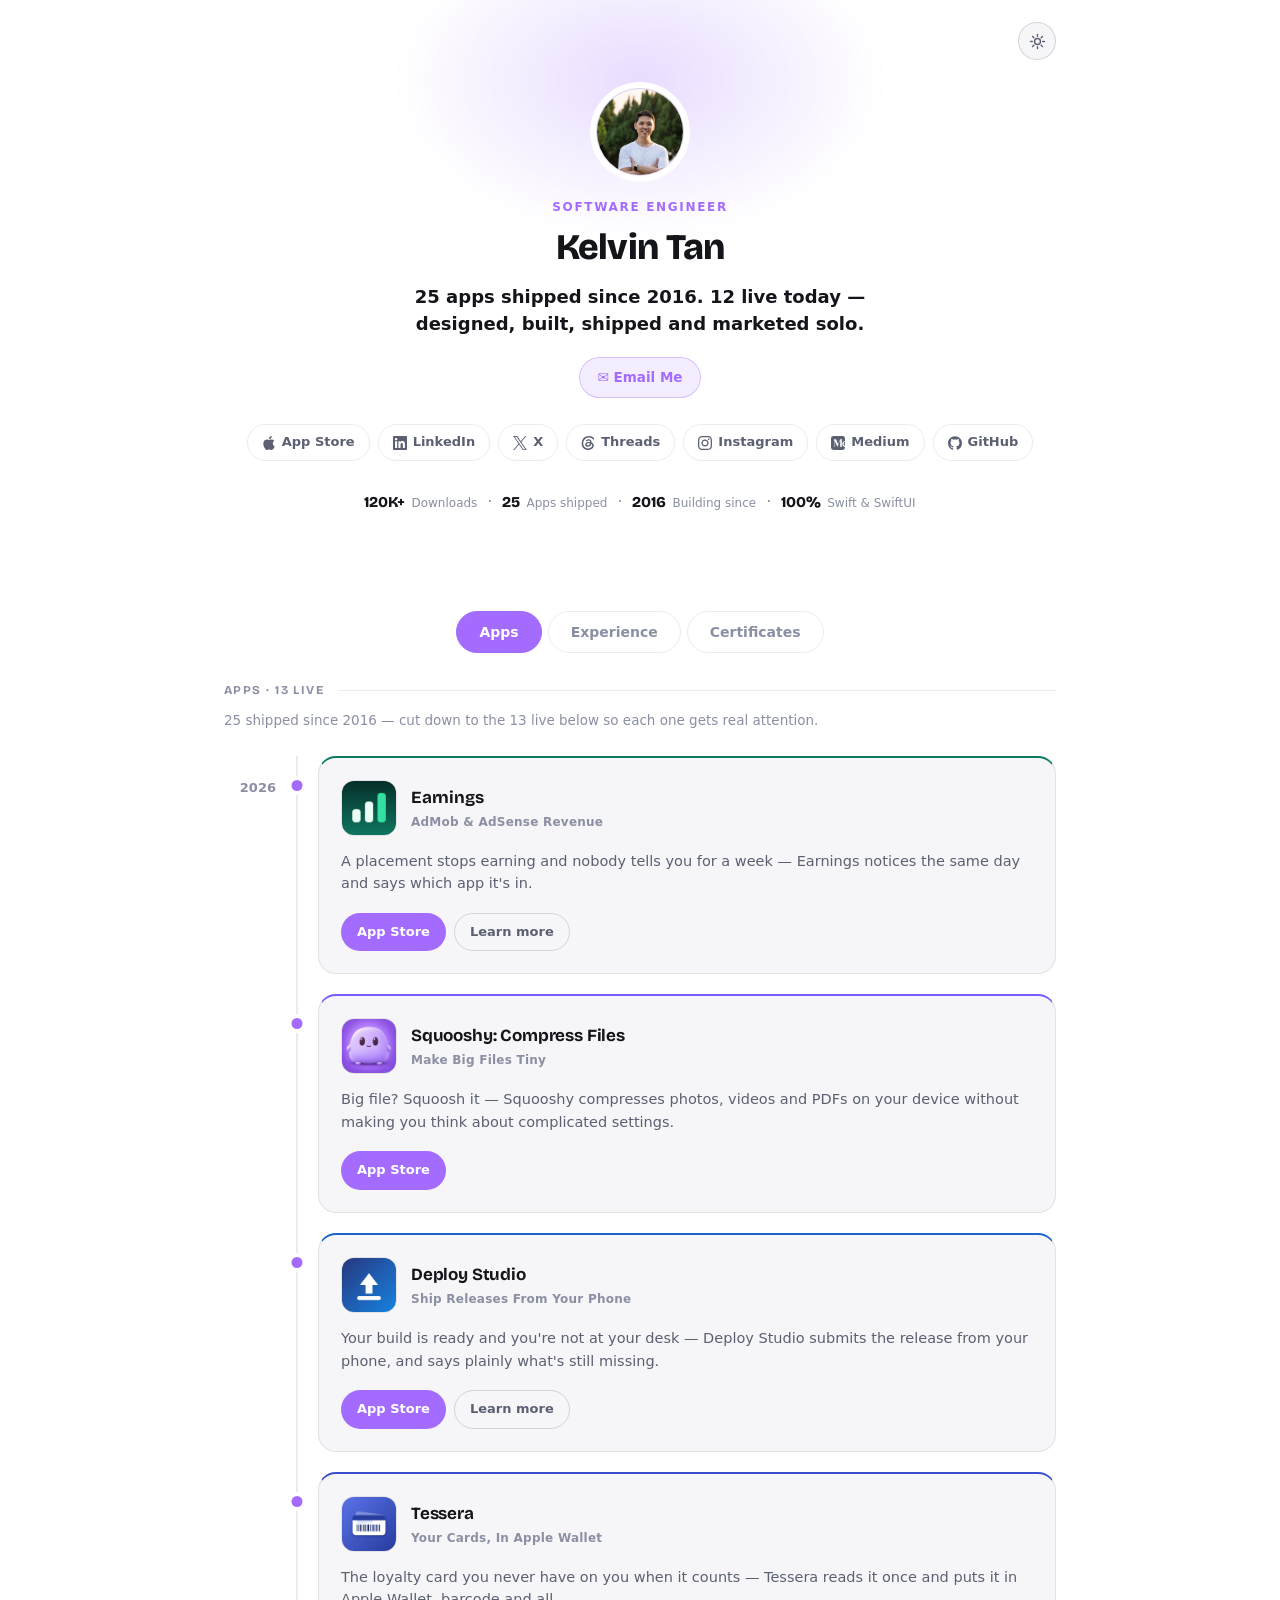
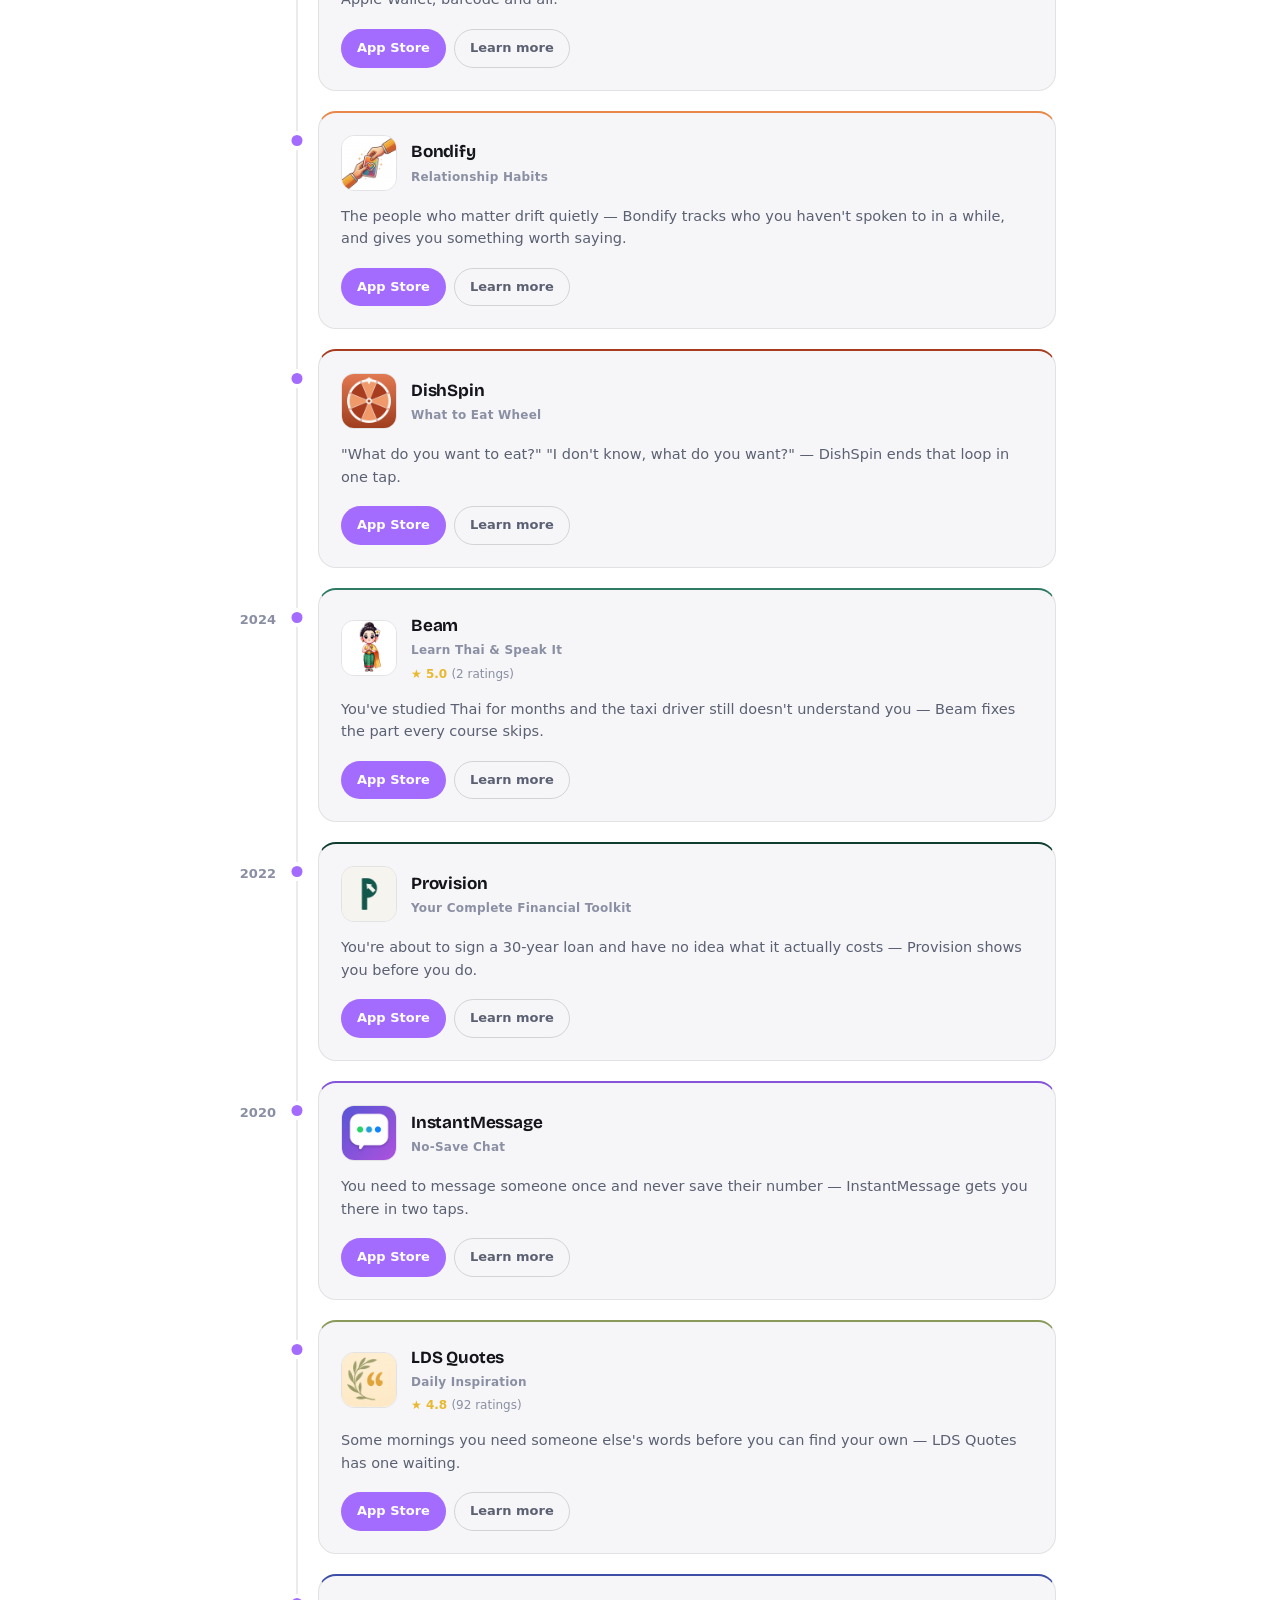
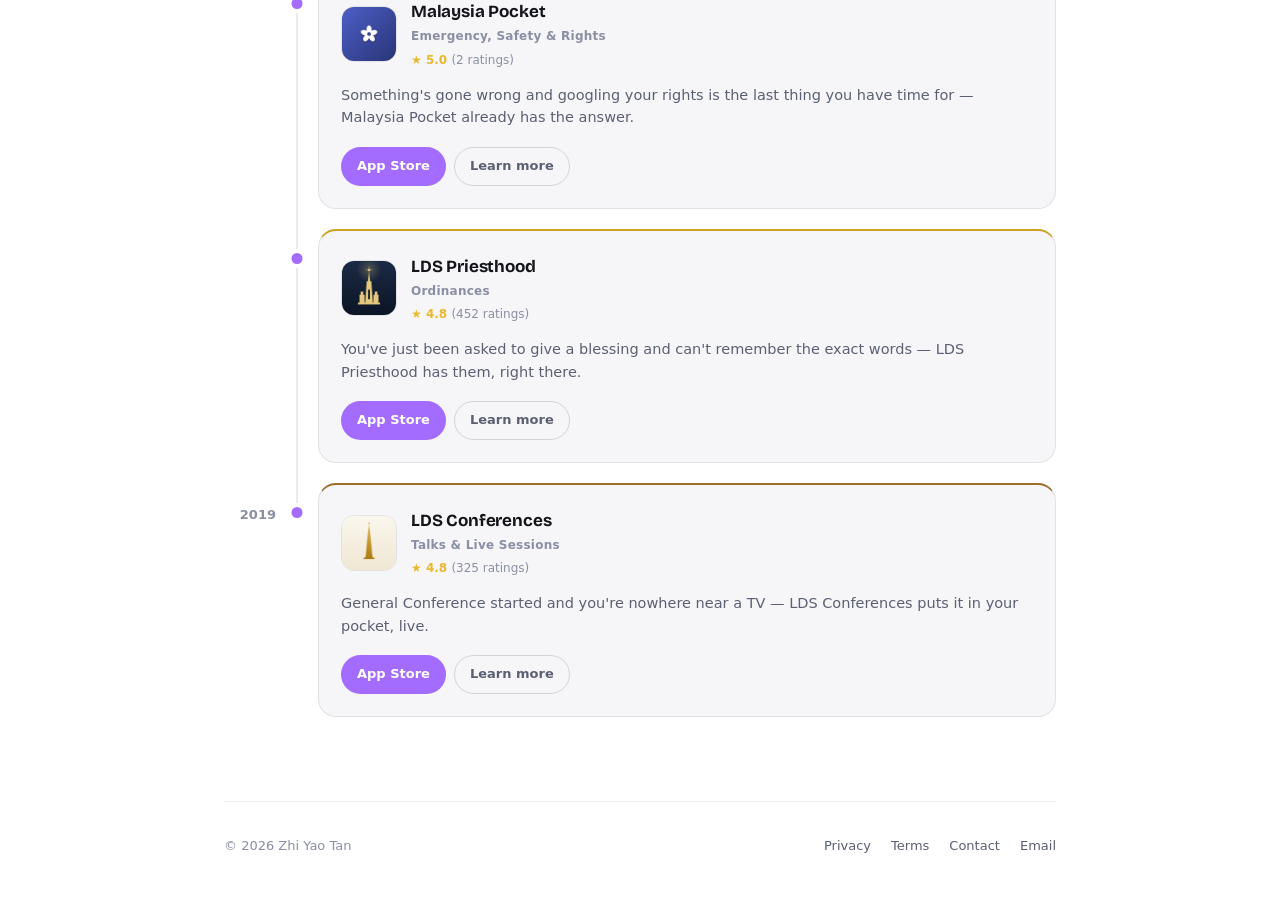
==== commit 849d94b2: "Update Earnings App Store link" ====
--- a/index.html
+++ b/index.html
@@ -44,7 +44,7 @@
   "owns": [
     { "@type": "SoftwareApplication", "name": "Deploy Studio", "applicationCategory": "DeveloperApplication", "operatingSystem": "iOS", "url": "https://zhiyao92.github.io/deploy-studio-landing/" },
     { "@type": "SoftwareApplication", "name": "Tessera", "applicationCategory": "UtilitiesApplication", "operatingSystem": "iOS", "url": "https://zhiyao92.github.io/tessera-landing/" },
-    { "@type": "SoftwareApplication", "name": "Earnings", "applicationCategory": "BusinessApplication", "operatingSystem": "iOS", "url": "https://zhiyao92.github.io/ios-apps/earnings/" },
+    { "@type": "SoftwareApplication", "name": "Earnings", "applicationCategory": "BusinessApplication", "operatingSystem": "iOS", "url": "https://apps.apple.com/my/app/earnings-admob-adsense/id6805533312" },
     { "@type": "SoftwareApplication", "name": "Squooshy: Compress Files", "applicationCategory": "UtilitiesApplication", "operatingSystem": "iOS", "url": "https://apps.apple.com/my/app/squooshy-compress-files/id6814318537" },
     { "@type": "SoftwareApplication", "name": "Bondify: The Couples Edition", "applicationCategory": "LifestyleApplication", "operatingSystem": "iOS", "url": "https://apps.apple.com/us/app/bondify-the-couples-edition/id6761910667" },
     { "@type": "SoftwareApplication", "name": "DishSpin: What to Eat Wheel", "applicationCategory": "LifestyleApplication", "operatingSystem": "iOS", "url": "https://apps.apple.com/us/app/dishspin/id6760835509" },
@@ -682,8 +682,8 @@
 
   <div id="tab-apps" class="tab-panel active">
 
-  <p class="label">Apps &middot; 12 live, 1 in review</p>
-  <p class="section-note">25 shipped since 2016 — cut down to the 12 live below so each one gets real attention. One more is built and waiting on App Review.</p>
+  <p class="label">Apps &middot; 13 live</p>
+  <p class="section-note">25 shipped since 2016 — cut down to the 13 live below so each one gets real attention.</p>
 
   <main class="timeline">
 
@@ -703,7 +703,7 @@
         A placement stops earning and nobody tells you for a week &mdash; Earnings notices the same day and says which app it's in.
       </p>
       <div class="actions">
-        <span class="btn btn-soon">Coming soon</span>
+        <a class="btn btn-primary" href="https://apps.apple.com/my/app/earnings-admob-adsense/id6805533312" target="_blank" rel="noopener">App Store</a>
         <a class="btn btn-ghost" href="earnings/">Learn more</a>
       </div>
     </article>
@@ -711,7 +711,7 @@
     </div>
 
     <div class="timeline-row">
-      <div class="timeline-year">2026</div>
+      <div class="timeline-year"></div>
       <div class="timeline-marker"><span class="timeline-dot"></span></div>
       <div class="timeline-content">
     <article class="card" id="squooshy" style="--app-accent: #7C5CFC">
@@ -733,7 +733,7 @@
     </div>
 
     <div class="timeline-row">
-      <div class="timeline-year">2026</div>
+      <div class="timeline-year"></div>
       <div class="timeline-marker"><span class="timeline-dot"></span></div>
       <div class="timeline-content">
     <article class="card" id="deploy-studio" style="--app-accent: #1D63C8">
